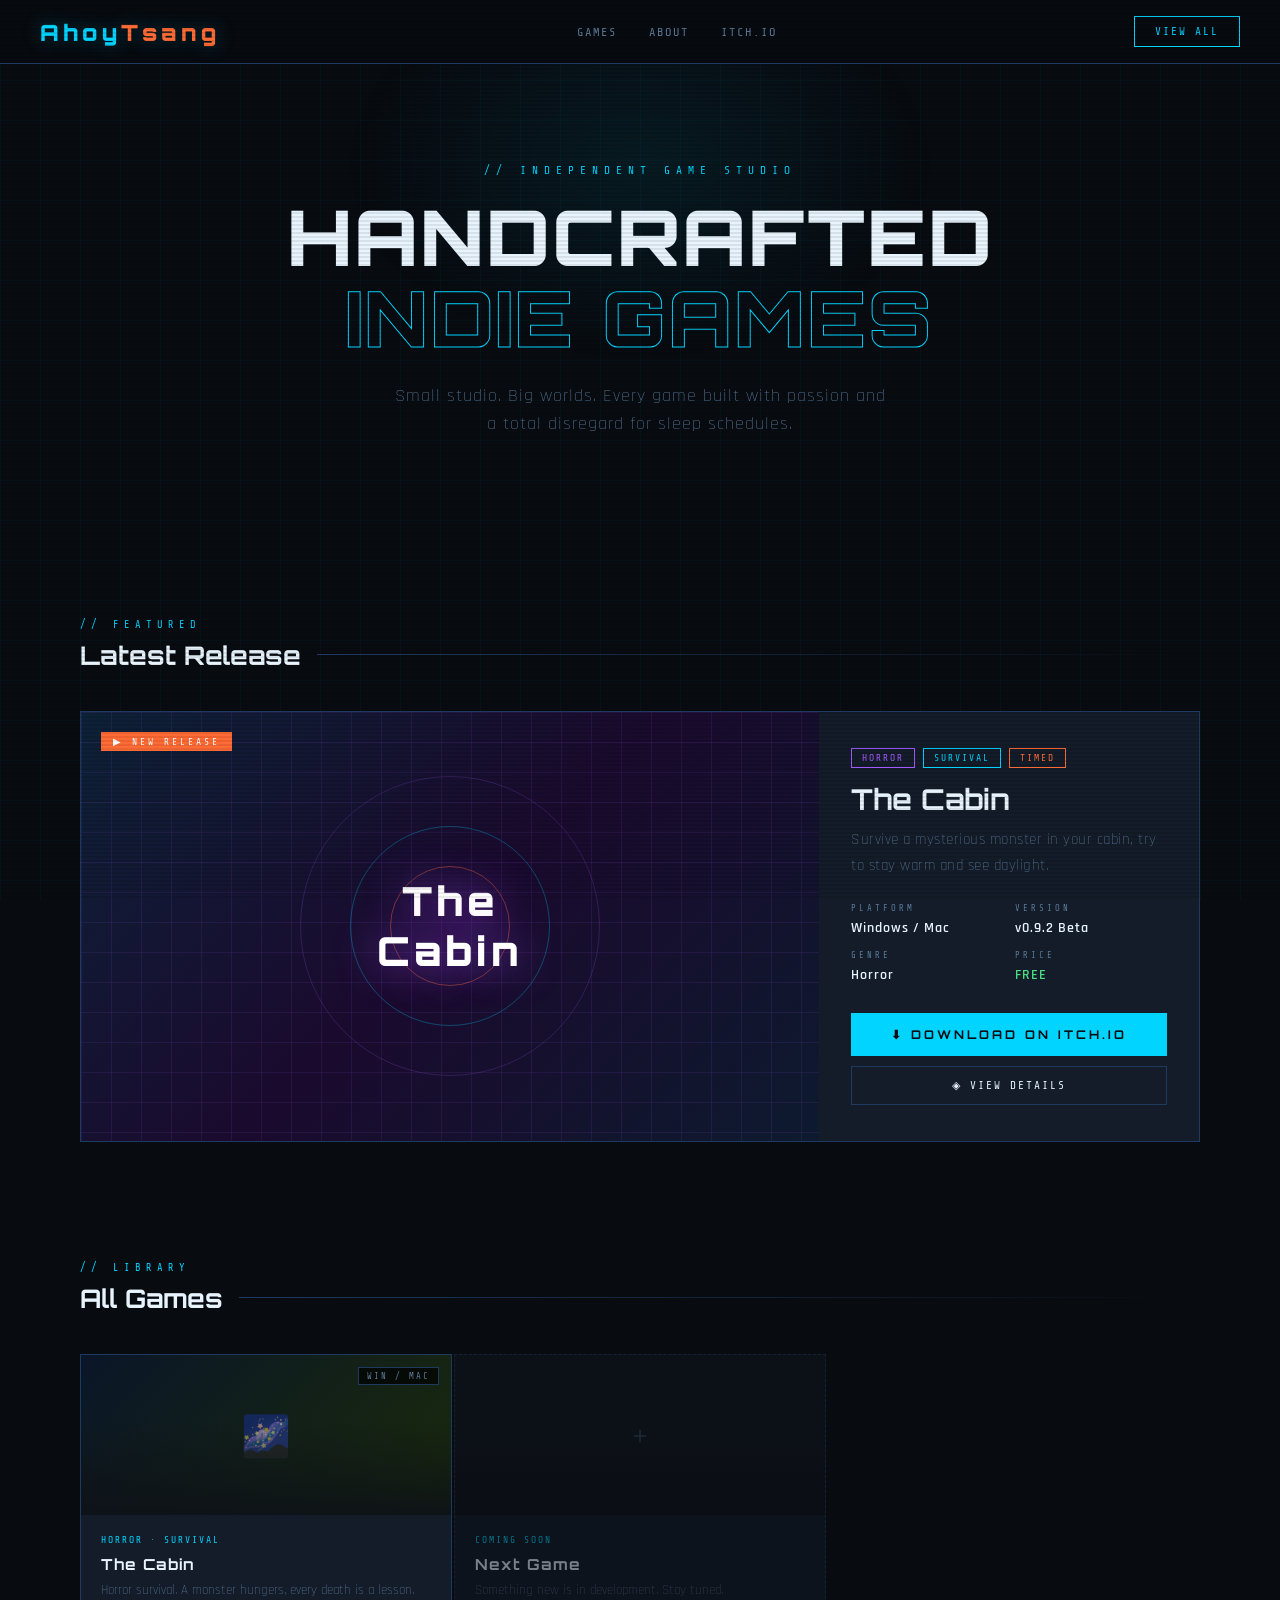
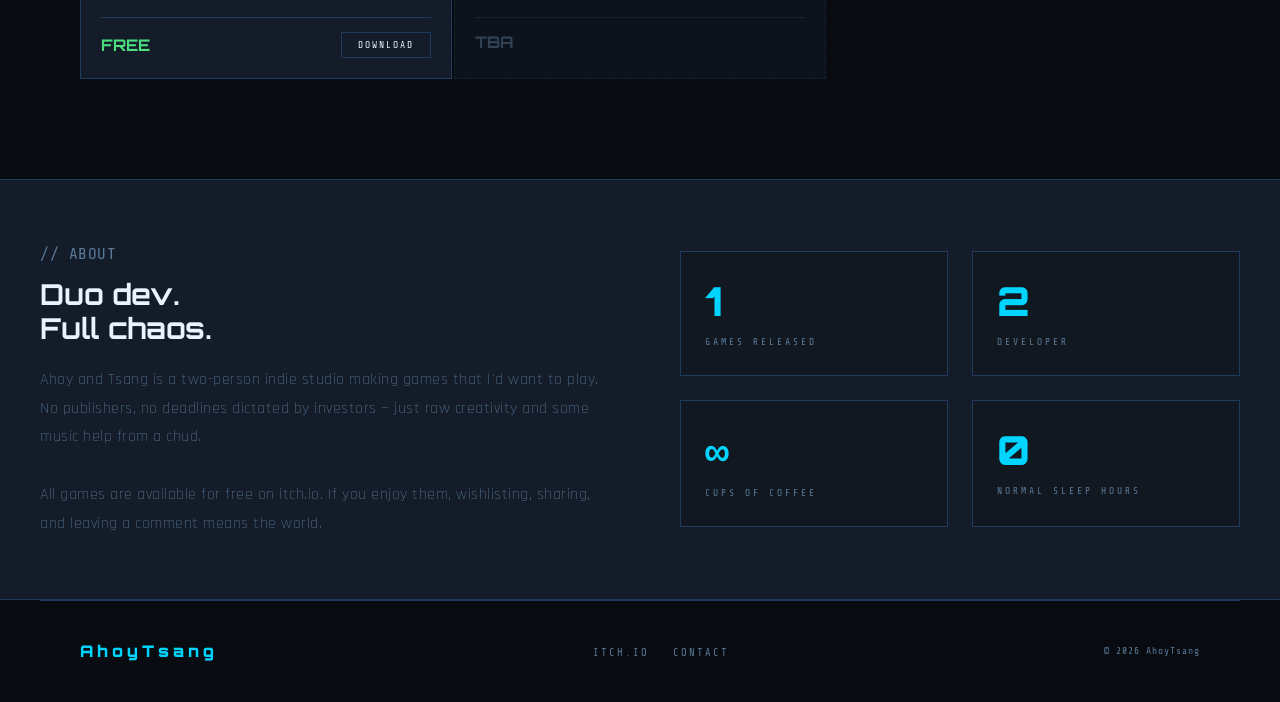
==== index.html @ 632813e9 "Added Index Page Added base index page" ====
<!DOCTYPE html>
<html lang="en">
<head>
<meta charset="UTF-8">
<meta name="viewport" content="width=device-width, initial-scale=1.0">
<title>Ahoy and Tsang</title>
<link href="https://fonts.googleapis.com/css2?family=Orbitron:wght@400;700;900&family=Rajdhani:wght@300;400;600&family=Share+Tech+Mono&display=swap" rel="stylesheet">
<style>
  :root {
    --bg: #080b10;
    --bg2: #0d1117;
    --bg3: #111820;
    --panel: #131c28;
    --border: #1e3a5f;
    --accent: #00d4ff;
    --accent2: #ff6b35;
    --accent3: #a259ff;
    --text: #e8f4fd;
    --muted: #5a7a9a;
    --glow: 0 0 20px rgba(0,212,255,0.3);
    --glow2: 0 0 20px rgba(255,107,53,0.3);
  }

  * { margin: 0; padding: 0; box-sizing: border-box; }

  body {
    background: var(--bg);
    color: var(--text);
    font-family: 'Rajdhani', sans-serif;
    min-height: 100vh;
    overflow-x: hidden;
  }

  /* Scanline overlay */
  body::before {
    content: '';
    position: fixed;
    inset: 0;
    background: repeating-linear-gradient(0deg, transparent, transparent 2px, rgba(0,0,0,0.08) 2px, rgba(0,0,0,0.08) 4px);
    pointer-events: none;
    z-index: 9999;
  }

  /* Grid background */
  .grid-bg {
    position: fixed;
    inset: 0;
    background-image:
      linear-gradient(rgba(0,212,255,0.04) 1px, transparent 1px),
      linear-gradient(90deg, rgba(0,212,255,0.04) 1px, transparent 1px);
    background-size: 40px 40px;
    pointer-events: none;
    z-index: 0;
  }

  /* NAV */
  nav {
    position: sticky;
    top: 0;
    z-index: 100;
    background: rgba(8,11,16,0.92);
    backdrop-filter: blur(12px);
    border-bottom: 1px solid var(--border);
    padding: 0 40px;
    display: flex;
    align-items: center;
    justify-content: space-between;
    height: 64px;
  }

  .logo {
    font-family: 'Orbitron', monospace;
    font-weight: 900;
    font-size: 1.4rem;
    letter-spacing: 4px;
    color: var(--accent);
    text-shadow: var(--glow);
    position: relative;
  }

  .logo span { color: var(--accent2); }

  .nav-links {
    display: flex;
    gap: 32px;
    list-style: none;
  }

  .nav-links a {
    font-family: 'Share Tech Mono', monospace;
    font-size: 0.75rem;
    letter-spacing: 2px;
    color: var(--muted);
    text-decoration: none;
    text-transform: uppercase;
    transition: color 0.2s;
  }

  .nav-links a:hover { color: var(--accent); }

  .nav-cta {
    font-family: 'Share Tech Mono', monospace;
    font-size: 0.7rem;
    letter-spacing: 2px;
    padding: 8px 20px;
    border: 1px solid var(--accent);
    color: var(--accent);
    background: transparent;
    cursor: pointer;
    text-transform: uppercase;
    transition: all 0.2s;
  }

  .nav-cta:hover {
    background: var(--accent);
    color: var(--bg);
  }

  /* HERO */
  .hero {
    position: relative;
    z-index: 1;
    padding: 100px 40px 80px;
    text-align: center;
    overflow: hidden;
  }

  .hero-eyebrow {
    font-family: 'Share Tech Mono', monospace;
    font-size: 0.7rem;
    letter-spacing: 6px;
    color: var(--accent);
    text-transform: uppercase;
    margin-bottom: 20px;
    opacity: 0;
    animation: fadeUp 0.8s 0.2s forwards;
  }

  .hero h1 {
    font-family: 'Orbitron', monospace;
    font-weight: 900;
    font-size: clamp(2.5rem, 6vw, 5rem);
    line-height: 1.05;
    letter-spacing: 2px;
    margin-bottom: 24px;
    opacity: 0;
    animation: fadeUp 0.8s 0.4s forwards;
  }

  .hero h1 .line2 {
    color: transparent;
    -webkit-text-stroke: 1px var(--accent);
    display: block;
  }

  .hero-sub {
    font-size: 1.1rem;
    color: var(--muted);
    max-width: 500px;
    margin: 0 auto 40px;
    line-height: 1.6;
    font-weight: 300;
    letter-spacing: 1px;
    opacity: 0;
    animation: fadeUp 0.8s 0.6s forwards;
  }

  .hero-glow {
    position: absolute;
    top: -100px;
    left: 50%;
    transform: translateX(-50%);
    width: 600px;
    height: 400px;
    background: radial-gradient(ellipse, rgba(0,212,255,0.08) 0%, transparent 70%);
    pointer-events: none;
  }

  /* FEATURED GAME */
  .section {
    position: relative;
    z-index: 1;
    padding: 60px 40px;
    max-width: 1200px;
    margin: 0 auto;
  }

  .section-label {
    font-family: 'Share Tech Mono', monospace;
    font-size: 0.65rem;
    letter-spacing: 5px;
    color: var(--accent);
    text-transform: uppercase;
    margin-bottom: 8px;
  }

  .section-title {
    font-family: 'Orbitron', monospace;
    font-size: 1.6rem;
    font-weight: 700;
    margin-bottom: 40px;
    display: flex;
    align-items: center;
    gap: 16px;
  }

  .section-title::after {
    content: '';
    flex: 1;
    height: 1px;
    background: linear-gradient(90deg, var(--border), transparent);
  }

  /* FEATURED CARD */
  .featured-card {
    display: grid;
    grid-template-columns: 1fr 380px;
    gap: 0;
    background: var(--panel);
    border: 1px solid var(--border);
    overflow: hidden;
    position: relative;
    transition: border-color 0.3s;
  }

  .featured-card:hover { border-color: var(--accent); }

  .featured-banner {
    background: linear-gradient(135deg, #0d2137 0%, #1a0a2e 50%, #0d1a2e 100%);
    min-height: 380px;
    position: relative;
    overflow: hidden;
    display: flex;
    align-items: center;
    justify-content: center;
  }

  .game-art-placeholder {
    width: 100%;
    height: 100%;
    position: absolute;
    inset: 0;
  }

  .art-grid {
    position: absolute;
    inset: 0;
    background-image:
      linear-gradient(rgba(162,89,255,0.1) 1px, transparent 1px),
      linear-gradient(90deg, rgba(162,89,255,0.1) 1px, transparent 1px);
    background-size: 30px 30px;
  }

  .art-circle {
    position: absolute;
    border-radius: 50%;
    border: 1px solid;
  }

  .art-c1 { width: 200px; height: 200px; top: 50%; left: 50%; transform: translate(-50%, -50%); border-color: rgba(0,212,255,0.3); animation: spin 20s linear infinite; }
  .art-c2 { width: 300px; height: 300px; top: 50%; left: 50%; transform: translate(-50%, -50%); border-color: rgba(162,89,255,0.2); animation: spin 30s linear infinite reverse; }
  .art-c3 { width: 120px; height: 120px; top: 50%; left: 50%; transform: translate(-50%, -50%); border-color: rgba(255,107,53,0.4); animation: spin 10s linear infinite; }

  .art-title-text {
    position: relative;
    z-index: 2;
    font-family: 'Orbitron', monospace;
    font-size: 2.5rem;
    font-weight: 900;
    color: white;
    text-shadow: 0 0 40px rgba(162,89,255,0.8);
    text-align: center;
    letter-spacing: 4px;
  }

  .featured-badge {
    position: absolute;
    top: 20px;
    left: 20px;
    background: var(--accent2);
    color: white;
    font-family: 'Share Tech Mono', monospace;
    font-size: 0.6rem;
    letter-spacing: 3px;
    padding: 4px 12px;
    text-transform: uppercase;
    z-index: 3;
  }

  .featured-info {
    padding: 36px 32px;
    display: flex;
    flex-direction: column;
    justify-content: space-between;
    background: var(--panel);
  }

  .game-tags {
    display: flex;
    gap: 8px;
    flex-wrap: wrap;
    margin-bottom: 16px;
  }

  .tag {
    font-family: 'Share Tech Mono', monospace;
    font-size: 0.6rem;
    letter-spacing: 2px;
    padding: 4px 10px;
    border: 1px solid;
    text-transform: uppercase;
  }

  .tag-cyan { border-color: var(--accent); color: var(--accent); }
  .tag-purple { border-color: var(--accent3); color: var(--accent3); }
  .tag-orange { border-color: var(--accent2); color: var(--accent2); }

  .game-title {
    font-family: 'Orbitron', monospace;
    font-size: 1.8rem;
    font-weight: 700;
    line-height: 1.1;
    margin-bottom: 12px;
  }

  .game-description {
    font-size: 0.95rem;
    color: var(--muted);
    line-height: 1.7;
    font-weight: 300;
    margin-bottom: 24px;
    letter-spacing: 0.5px;
  }

  .game-meta {
    display: grid;
    grid-template-columns: 1fr 1fr;
    gap: 12px;
    margin-bottom: 28px;
  }

  .meta-item label {
    display: block;
    font-family: 'Share Tech Mono', monospace;
    font-size: 0.55rem;
    letter-spacing: 3px;
    color: var(--muted);
    text-transform: uppercase;
    margin-bottom: 4px;
  }

  .meta-item span {
    font-size: 0.9rem;
    color: var(--text);
    font-weight: 600;
    letter-spacing: 1px;
  }

  .btn-primary {
    display: flex;
    align-items: center;
    justify-content: center;
    gap: 10px;
    padding: 14px 28px;
    background: var(--accent);
    color: var(--bg);
    font-family: 'Orbitron', monospace;
    font-size: 0.75rem;
    font-weight: 700;
    letter-spacing: 3px;
    text-transform: uppercase;
    text-decoration: none;
    border: none;
    cursor: pointer;
    transition: all 0.2s;
    position: relative;
    overflow: hidden;
    margin-bottom: 10px;
  }

  .btn-primary::before {
    content: '';
    position: absolute;
    inset: 0;
    background: white;
    opacity: 0;
    transition: opacity 0.2s;
  }

  .btn-primary:hover::before { opacity: 0.1; }
  .btn-primary:hover { box-shadow: 0 0 30px rgba(0,212,255,0.5); }

  .btn-secondary {
    display: flex;
    align-items: center;
    justify-content: center;
    gap: 10px;
    padding: 12px 28px;
    background: transparent;
    color: var(--text);
    font-family: 'Share Tech Mono', monospace;
    font-size: 0.7rem;
    letter-spacing: 2px;
    text-transform: uppercase;
    text-decoration: none;
    border: 1px solid var(--border);
    cursor: pointer;
    transition: all 0.2s;
  }

  .btn-secondary:hover { border-color: var(--muted); }

  /* GAME GRID */
  .game-grid {
    display: grid;
    grid-template-columns: repeat(auto-fill, minmax(280px, 1fr));
    gap: 2px;
  }

  .game-card {
    background: var(--panel);
    border: 1px solid var(--border);
    overflow: hidden;
    cursor: pointer;
    transition: all 0.25s;
    position: relative;
  }

  .game-card:hover {
    border-color: var(--accent);
    transform: translateY(-2px);
    box-shadow: 0 8px 32px rgba(0,0,0,0.5);
    z-index: 2;
  }

  .card-banner {
    height: 160px;
    position: relative;
    overflow: hidden;
  }

  .banner-1 { background: linear-gradient(135deg, #0a1628 0%, #1a2a0a 100%); }
  .banner-2 { background: linear-gradient(135deg, #1a0a28 0%, #2a0a1a 100%); }
  .banner-3 { background: linear-gradient(135deg, #0a1a1a 0%, #001a28 100%); }
  .banner-4 { background: linear-gradient(135deg, #1a1a0a 0%, #280a1a 100%); }

  .card-art {
    position: absolute;
    inset: 0;
    display: flex;
    align-items: center;
    justify-content: center;
    font-family: 'Orbitron', monospace;
    font-size: 2.5rem;
    opacity: 0.6;
  }

  .card-overlay {
    position: absolute;
    inset: 0;
    background: linear-gradient(to top, rgba(13,17,23,0.9) 0%, transparent 60%);
  }

  .card-platform {
    position: absolute;
    top: 12px;
    right: 12px;
    font-family: 'Share Tech Mono', monospace;
    font-size: 0.55rem;
    letter-spacing: 2px;
    background: rgba(0,0,0,0.7);
    color: var(--muted);
    padding: 3px 8px;
    text-transform: uppercase;
    border: 1px solid var(--border);
  }

  .card-body {
    padding: 20px;
  }

  .card-title {
    font-family: 'Orbitron', monospace;
    font-size: 0.95rem;
    font-weight: 700;
    margin-bottom: 6px;
    letter-spacing: 1px;
  }

  .card-genre {
    font-family: 'Share Tech Mono', monospace;
    font-size: 0.6rem;
    letter-spacing: 2px;
    color: var(--accent);
    text-transform: uppercase;
    margin-bottom: 10px;
  }

  .card-desc {
    font-size: 0.82rem;
    color: var(--muted);
    line-height: 1.6;
    margin-bottom: 16px;
    font-weight: 300;
  }

  .card-footer {
    display: flex;
    justify-content: space-between;
    align-items: center;
    border-top: 1px solid var(--border);
    padding-top: 14px;
  }

  .card-price {
    font-family: 'Orbitron', monospace;
    font-size: 1rem;
    font-weight: 700;
    color: var(--accent);
  }

  .card-price.free { color: #4ade80; }

  .card-btn {
    font-family: 'Share Tech Mono', monospace;
    font-size: 0.6rem;
    letter-spacing: 2px;
    padding: 7px 16px;
    background: transparent;
    border: 1px solid var(--border);
    color: var(--text);
    cursor: pointer;
    text-decoration: none;
    text-transform: uppercase;
    transition: all 0.2s;
    display: inline-block;
  }

  .card-btn:hover {
    border-color: var(--accent);
    color: var(--accent);
  }

  /* ABOUT STRIP */
  .about-strip {
    position: relative;
    z-index: 1;
    background: var(--panel);
    border-top: 1px solid var(--border);
    border-bottom: 1px solid var(--border);
    padding: 60px 40px;
    margin-top: 40px;
  }

  .about-inner {
    max-width: 1200px;
    margin: 0 auto;
    display: grid;
    grid-template-columns: 1fr 1fr;
    gap: 80px;
    align-items: center;
  }

  .about-text h2 {
    font-family: 'Orbitron', monospace;
    font-size: 1.8rem;
    font-weight: 700;
    margin-bottom: 20px;
    line-height: 1.2;
  }

  .about-text p {
    font-size: 1rem;
    color: var(--muted);
    line-height: 1.8;
    font-weight: 300;
    letter-spacing: 0.5px;
  }

  .stats-grid {
    display: grid;
    grid-template-columns: 1fr 1fr;
    gap: 24px;
  }

  .stat-box {
    padding: 24px;
    border: 1px solid var(--border);
    background: var(--bg3);
  }

  .stat-num {
    font-family: 'Orbitron', monospace;
    font-size: 2.5rem;
    font-weight: 900;
    color: var(--accent);
    display: block;
    margin-bottom: 4px;
  }

  .stat-label {
    font-family: 'Share Tech Mono', monospace;
    font-size: 0.6rem;
    letter-spacing: 3px;
    color: var(--muted);
    text-transform: uppercase;
  }

  /* FOOTER */
  footer {
    position: relative;
    z-index: 1;
    padding: 40px;
    border-top: 1px solid var(--border);
    max-width: 1200px;
    margin: 0 auto;
    display: flex;
    justify-content: space-between;
    align-items: center;
  }

  .footer-logo {
    font-family: 'Orbitron', monospace;
    font-weight: 900;
    font-size: 1rem;
    letter-spacing: 4px;
    color: var(--accent);
  }

  .footer-links {
    display: flex;
    gap: 24px;
    list-style: none;
  }

  .footer-links a {
    font-family: 'Share Tech Mono', monospace;
    font-size: 0.65rem;
    letter-spacing: 2px;
    color: var(--muted);
    text-decoration: none;
    text-transform: uppercase;
    transition: color 0.2s;
  }

  .footer-links a:hover { color: var(--accent); }

  .footer-copy {
    font-family: 'Share Tech Mono', monospace;
    font-size: 0.6rem;
    letter-spacing: 1px;
    color: var(--muted);
  }

  @keyframes fadeUp {
    from { opacity: 0; transform: translateY(20px); }
    to { opacity: 1; transform: translateY(0); }
  }

  @keyframes spin {
    from { transform: translate(-50%, -50%) rotate(0deg); }
    to { transform: translate(-50%, -50%) rotate(360deg); }
  }

  /* MODAL */
  .modal-overlay {
    position: fixed;
    inset: 0;
    background: rgba(0,0,0,0.85);
    z-index: 1000;
    display: none;
    align-items: center;
    justify-content: center;
    backdrop-filter: blur(4px);
  }

  .modal-overlay.open { display: flex; }

  .modal {
    background: var(--bg2);
    border: 1px solid var(--border);
    max-width: 800px;
    width: 90%;
    max-height: 90vh;
    overflow-y: auto;
    position: relative;
    animation: fadeUp 0.3s forwards;
  }

  .modal-banner {
    height: 240px;
    position: relative;
    overflow: hidden;
  }

  .modal-close {
    position: absolute;
    top: 16px;
    right: 16px;
    z-index: 10;
    background: rgba(0,0,0,0.7);
    border: 1px solid var(--border);
    color: var(--text);
    font-size: 1rem;
    width: 36px;
    height: 36px;
    cursor: pointer;
    display: flex;
    align-items: center;
    justify-content: center;
    transition: border-color 0.2s;
  }

  .modal-close:hover { border-color: var(--accent2); color: var(--accent2); }

  .modal-body {
    padding: 32px;
  }

  .modal-title {
    font-family: 'Orbitron', monospace;
    font-size: 1.6rem;
    font-weight: 700;
    margin-bottom: 8px;
  }

  .modal-genre {
    font-family: 'Share Tech Mono', monospace;
    font-size: 0.65rem;
    letter-spacing: 3px;
    color: var(--accent);
    text-transform: uppercase;
    margin-bottom: 20px;
  }

  .modal-description {
    font-size: 0.95rem;
    color: var(--muted);
    line-height: 1.8;
    margin-bottom: 28px;
    font-weight: 300;
  }

  .modal-actions {
    display: flex;
    gap: 12px;
  }
</style>
</head>
<body>

<div class="grid-bg"></div>

<!-- NAV -->
<nav>
  <div class="logo">Ahoy<span>Tsang</span></div>
  <ul class="nav-links">
    <li><a href="#games">Games</a></li>
    <li><a href="#about">About</a></li>
    <li><a href="https://ahoygames.itch.io" target="_blank">itch.io</a></li>
  </ul>
  <button class="nav-cta" onclick="window.open('https://ahoygames.itch.io','_blank')">View All</button>
</nav>

<!-- HERO -->
<section class="hero">
  <div class="hero-glow"></div>
  <p class="hero-eyebrow">// Independent Game Studio</p>
  <h1>
    HANDCRAFTED
    <span class="line2">INDIE GAMES</span>
  </h1>
  <p class="hero-sub">Small studio. Big worlds. Every game built with passion and a total disregard for sleep schedules.</p>
</section>

<!-- FEATURED GAME -->
<div class="section" id="games">
  <p class="section-label">// Featured</p>
  <h2 class="section-title">Latest Release</h2>

  <div class="featured-card">
    <div class="featured-banner">
      <div class="game-art-placeholder">
        <div class="art-grid"></div>
        <div class="art-c1 art-circle"></div>
        <div class="art-c2 art-circle"></div>
        <div class="art-c3 art-circle"></div>
      </div>
      <div class="art-title-text">The<br>Cabin</div>
      <div class="featured-badge">▶ New Release</div>
    </div>
    <div class="featured-info">
      <div>
        <div class="game-tags">
          <span class="tag tag-purple">Horror</span>
          <span class="tag tag-cyan">Survival</span>
          <span class="tag tag-orange">Timed</span>
        </div>
        <h3 class="game-title">The Cabin</h3>
        <p class="game-description">
          Survive a mysterious monster in your cabin, try to stay warm and see daylight.
        </p>
        <div class="game-meta">
          <div class="meta-item">
            <label>Platform</label>
            <span>Windows / Mac</span>
          </div>
          <div class="meta-item">
            <label>Version</label>
            <span>v0.9.2 Beta</span>
          </div>
          <div class="meta-item">
            <label>Genre</label>
            <span>Horror</span>
          </div>
          <div class="meta-item">
            <label>Price</label>
            <span style="color: #4ade80;">FREE</span>
          </div>
        </div>
      </div>
      <div>
        <a href="https://drive.google.com/file/d/1f7B0Jsfx-ptIldr6J-xstcRSRqf7E3GB/view" target="_blank" class="btn-primary">
          ⬇ Download on itch.io
        </a>
        <a href="#" onclick="openModal('TheCabin'); return false;" class="btn-secondary">
          ◈ View Details
        </a>
      </div>
    </div>
  </div>
</div>

<!-- GAME GRID -->
<div class="section">
  <p class="section-label">// Library</p>
  <h2 class="section-title">All Games</h2>

  <div class="game-grid">

    <!-- Card 1 -->
    <div class="game-card" onclick="openModal('The Cabin')">
      <div class="card-banner banner-1">
        <div class="card-art">🌌</div>
        <div class="card-overlay"></div>
        <span class="card-platform">Win / Mac</span>
      </div>
      <div class="card-body">
        <div class="card-genre">Horror · Survival</div>
        <div class="card-title">The Cabin</div>
        <p class="card-desc">Horror survival. A monster hungers, every death is a lesson.</p>
        <div class="card-footer">
          <span class="card-price free">FREE</span>
          <a href="https://drive.google.com/file/d/1f7B0Jsfx-ptIldr6J-xstcRSRqf7E3GB/view" target="_blank" class="card-btn" onclick="event.stopPropagation()">Download</a>
        </div>
      </div>
    </div>

    <!-- Card 4 — Add Your Own Slot -->
    <div class="game-card" style="border-style: dashed; opacity: 0.5; cursor: default;">
      <div class="card-banner" style="background: var(--bg3);">
        <div class="card-art" style="font-size: 1.5rem; color: var(--muted);">＋</div>
        <div class="card-overlay"></div>
      </div>
      <div class="card-body">
        <div class="card-genre">Coming Soon</div>
        <div class="card-title">Next Game</div>
        <p class="card-desc">Something new is in development. Stay tuned.</p>
        <div class="card-footer">
          <span class="card-price" style="color: var(--muted);">TBA</span>
        </div>
      </div>
    </div>

  </div>
</div>

<!-- ABOUT -->
<div class="about-strip" id="about">
  <div class="about-inner">
    <div class="about-text">
      <p class="section-label">// About</p>
      <h2>Duo dev.<br>Full chaos.</h2>
      <p>
        Ahoy and Tsang is a two-person indie studio making games that I'd want to play. No publishers, no deadlines dictated by investors — just raw creativity and some music help from a chud.<br><br>
        All games are available for free on itch.io. If you enjoy them, wishlisting, sharing, and leaving a comment means the world.
      </p>
    </div>
    <div class="stats-grid">
      <div class="stat-box">
        <span class="stat-num">1</span>
        <span class="stat-label">Games Released</span>
      </div>
      <div class="stat-box">
        <span class="stat-num">2</span>
        <span class="stat-label">Developer</span>
      </div>
      <div class="stat-box">
        <span class="stat-num">∞</span>
        <span class="stat-label">Cups of Coffee</span>
      </div>
      <div class="stat-box">
        <span class="stat-num">0</span>
        <span class="stat-label">Normal Sleep Hours</span>
      </div>
    </div>
  </div>
</div>

<!-- FOOTER -->
<footer>
  <div class="footer-logo">AhoyTsang</div>
  <ul class="footer-links">
    <li><a href="https://ahoygames.itch.io" target="_blank">itch.io</a></li>
    <li><a href="#">Contact</a></li>
  </ul>
  <span class="footer-copy">© 2026 AhoyTsang</span>
</footer>

<!-- MODAL -->
<div class="modal-overlay" id="modal" onclick="closeModal(event)">
  <div class="modal" id="modal-content">
    <button class="modal-close" onclick="closeModal()">✕</button>
    <div class="modal-banner" id="modal-banner"></div>
    <div class="modal-body">
      <div id="modal-tags" class="game-tags" style="margin-bottom:12px;"></div>
      <div class="modal-title" id="modal-title"></div>
      <div class="modal-genre" id="modal-genre"></div>
      <p class="modal-description" id="modal-desc"></p>
      <div id="modal-meta" class="game-meta" style="margin-bottom:28px;"></div>
      <div class="modal-actions">
        <a id="modal-dl-btn" href="https://ahoygames.itch.io" target="_blank" class="btn-primary">⬇ Download on itch.io</a>
        <button class="btn-secondary" onclick="closeModal()">← Back</button>
      </div>
    </div>
  </div>
</div>

<script>
const games = {
  TheCabin: {
    title: "The Cabin",
    genre: "Horror · Survival · Timed",
    tags: [["Horror","purple"],["Survival","cyan"],["Timed","orange"]],
    desc: "Survive a mysterious monster in your cabin, try to stay warm and see daylight.",
    meta: [
      ["Platform","Windows / Mac"],
      ["Version","v0.9.2 Beta"],
      ["Genre","Horror"],
      ["Price","FREE"],
    ],
    bannerBg: "linear-gradient(135deg, #0a1628 0%, #1a0a2e 50%, #0d1a2e 100%)",
    emoji: "🌌",
    itchio: "https://ahoygames.itch.io"
  },
};

function openModal(id) {
  const g = games[id];
  if (!g) return;
  const overlay = document.getElementById('modal');
  const banner = document.getElementById('modal-banner');
  banner.style.background = g.bannerBg;
  banner.innerHTML = `<div style="width:100%;height:100%;display:flex;align-items:center;justify-content:center;font-size:4rem;">${g.emoji}</div>`;
  document.getElementById('modal-title').textContent = g.title;
  document.getElementById('modal-genre').textContent = '// ' + g.genre;
  document.getElementById('modal-desc').textContent = g.desc;
  document.getElementById('modal-tags').innerHTML = g.tags.map(([t,c]) => `<span class="tag tag-${c}">${t}</span>`).join('');
  document.getElementById('modal-meta').innerHTML = g.meta.map(([l,v]) => `<div class="meta-item"><label>${l}</label><span>${v}</span></div>`).join('');
  document.getElementById('modal-dl-btn').href = g.itchio;
  overlay.classList.add('open');
  document.body.style.overflow = 'hidden';
}

function closeModal(e) {
  if (e && e.target !== document.getElementById('modal')) return;
  document.getElementById('modal').classList.remove('open');
  document.body.style.overflow = '';
}
</script>
</body>
</html>
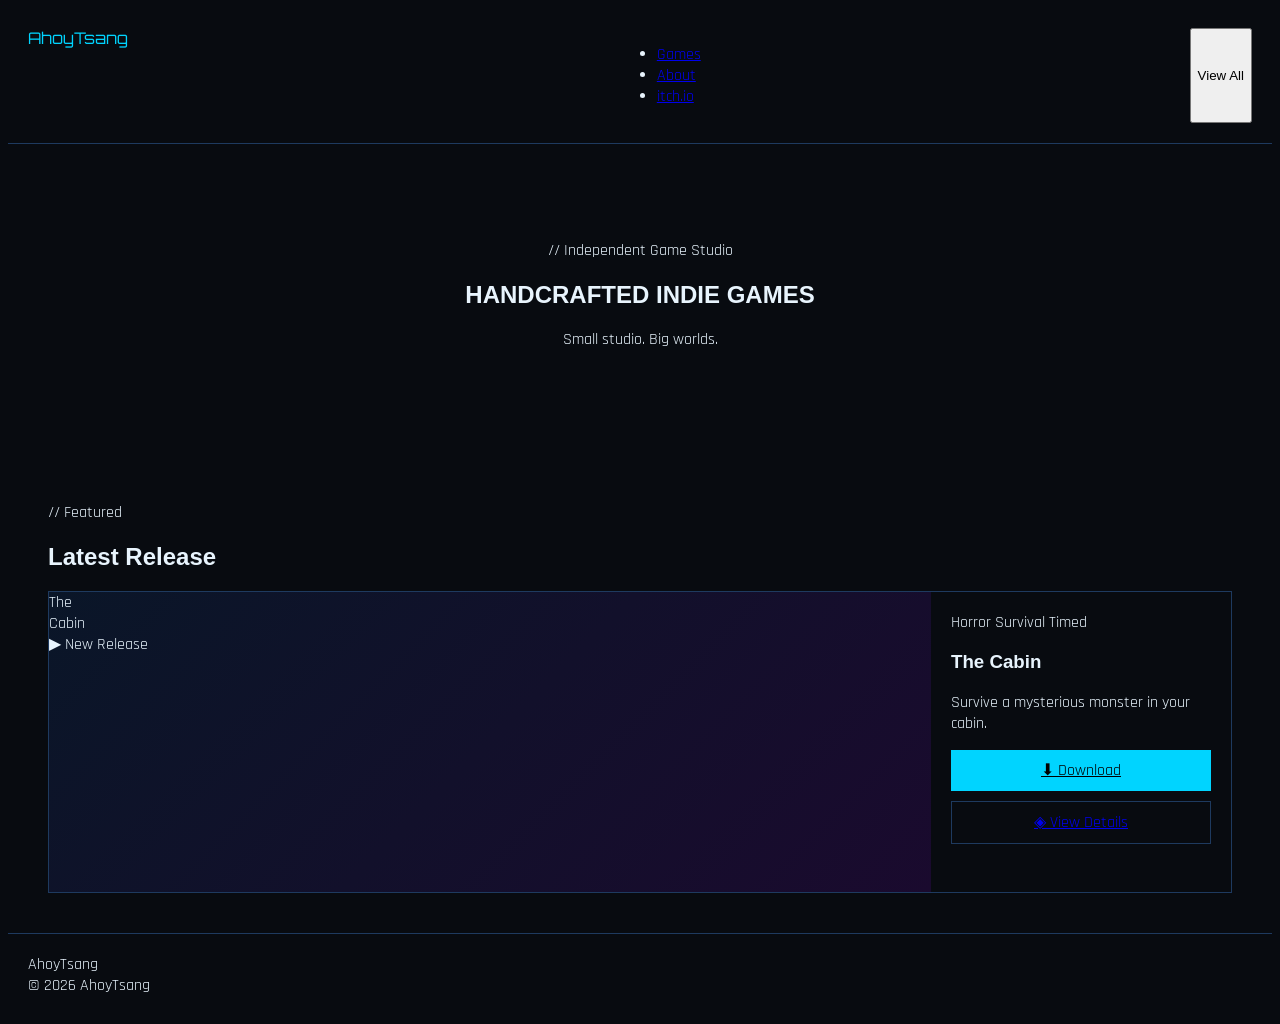
==== commit 5b447205: "Adjusted to a css, html, and a js file Separated index into css, html and js." ====
--- a/index.html
+++ b/index.html
@@ -4,754 +4,15 @@
 <meta charset="UTF-8">
 <meta name="viewport" content="width=device-width, initial-scale=1.0">
 <title>Ahoy and Tsang</title>
+
 <link href="https://fonts.googleapis.com/css2?family=Orbitron:wght@400;700;900&family=Rajdhani:wght@300;400;600&family=Share+Tech+Mono&display=swap" rel="stylesheet">
-<style>
-  :root {
-    --bg: #080b10;
-    --bg2: #0d1117;
-    --bg3: #111820;
-    --panel: #131c28;
-    --border: #1e3a5f;
-    --accent: #00d4ff;
-    --accent2: #ff6b35;
-    --accent3: #a259ff;
-    --text: #e8f4fd;
-    --muted: #5a7a9a;
-    --glow: 0 0 20px rgba(0,212,255,0.3);
-    --glow2: 0 0 20px rgba(255,107,53,0.3);
-  }
+<link rel="stylesheet" href="style.css">
+</head>
 
-  * { margin: 0; padding: 0; box-sizing: border-box; }
-
-  body {
-    background: var(--bg);
-    color: var(--text);
-    font-family: 'Rajdhani', sans-serif;
-    min-height: 100vh;
-    overflow-x: hidden;
-  }
-
-  /* Scanline overlay */
-  body::before {
-    content: '';
-    position: fixed;
-    inset: 0;
-    background: repeating-linear-gradient(0deg, transparent, transparent 2px, rgba(0,0,0,0.08) 2px, rgba(0,0,0,0.08) 4px);
-    pointer-events: none;
-    z-index: 9999;
-  }
-
-  /* Grid background */
-  .grid-bg {
-    position: fixed;
-    inset: 0;
-    background-image:
-      linear-gradient(rgba(0,212,255,0.04) 1px, transparent 1px),
-      linear-gradient(90deg, rgba(0,212,255,0.04) 1px, transparent 1px);
-    background-size: 40px 40px;
-    pointer-events: none;
-    z-index: 0;
-  }
-
-  /* NAV */
-  nav {
-    position: sticky;
-    top: 0;
-    z-index: 100;
-    background: rgba(8,11,16,0.92);
-    backdrop-filter: blur(12px);
-    border-bottom: 1px solid var(--border);
-    padding: 0 40px;
-    display: flex;
-    align-items: center;
-    justify-content: space-between;
-    height: 64px;
-  }
-
-  .logo {
-    font-family: 'Orbitron', monospace;
-    font-weight: 900;
-    font-size: 1.4rem;
-    letter-spacing: 4px;
-    color: var(--accent);
-    text-shadow: var(--glow);
-    position: relative;
-  }
-
-  .logo span { color: var(--accent2); }
-
-  .nav-links {
-    display: flex;
-    gap: 32px;
-    list-style: none;
-  }
-
-  .nav-links a {
-    font-family: 'Share Tech Mono', monospace;
-    font-size: 0.75rem;
-    letter-spacing: 2px;
-    color: var(--muted);
-    text-decoration: none;
-    text-transform: uppercase;
-    transition: color 0.2s;
-  }
-
-  .nav-links a:hover { color: var(--accent); }
-
-  .nav-cta {
-    font-family: 'Share Tech Mono', monospace;
-    font-size: 0.7rem;
-    letter-spacing: 2px;
-    padding: 8px 20px;
-    border: 1px solid var(--accent);
-    color: var(--accent);
-    background: transparent;
-    cursor: pointer;
-    text-transform: uppercase;
-    transition: all 0.2s;
-  }
-
-  .nav-cta:hover {
-    background: var(--accent);
-    color: var(--bg);
-  }
-
-  /* HERO */
-  .hero {
-    position: relative;
-    z-index: 1;
-    padding: 100px 40px 80px;
-    text-align: center;
-    overflow: hidden;
-  }
-
-  .hero-eyebrow {
-    font-family: 'Share Tech Mono', monospace;
-    font-size: 0.7rem;
-    letter-spacing: 6px;
-    color: var(--accent);
-    text-transform: uppercase;
-    margin-bottom: 20px;
-    opacity: 0;
-    animation: fadeUp 0.8s 0.2s forwards;
-  }
-
-  .hero h1 {
-    font-family: 'Orbitron', monospace;
-    font-weight: 900;
-    font-size: clamp(2.5rem, 6vw, 5rem);
-    line-height: 1.05;
-    letter-spacing: 2px;
-    margin-bottom: 24px;
-    opacity: 0;
-    animation: fadeUp 0.8s 0.4s forwards;
-  }
-
-  .hero h1 .line2 {
-    color: transparent;
-    -webkit-text-stroke: 1px var(--accent);
-    display: block;
-  }
-
-  .hero-sub {
-    font-size: 1.1rem;
-    color: var(--muted);
-    max-width: 500px;
-    margin: 0 auto 40px;
-    line-height: 1.6;
-    font-weight: 300;
-    letter-spacing: 1px;
-    opacity: 0;
-    animation: fadeUp 0.8s 0.6s forwards;
-  }
-
-  .hero-glow {
-    position: absolute;
-    top: -100px;
-    left: 50%;
-    transform: translateX(-50%);
-    width: 600px;
-    height: 400px;
-    background: radial-gradient(ellipse, rgba(0,212,255,0.08) 0%, transparent 70%);
-    pointer-events: none;
-  }
-
-  /* FEATURED GAME */
-  .section {
-    position: relative;
-    z-index: 1;
-    padding: 60px 40px;
-    max-width: 1200px;
-    margin: 0 auto;
-  }
-
-  .section-label {
-    font-family: 'Share Tech Mono', monospace;
-    font-size: 0.65rem;
-    letter-spacing: 5px;
-    color: var(--accent);
-    text-transform: uppercase;
-    margin-bottom: 8px;
-  }
-
-  .section-title {
-    font-family: 'Orbitron', monospace;
-    font-size: 1.6rem;
-    font-weight: 700;
-    margin-bottom: 40px;
-    display: flex;
-    align-items: center;
-    gap: 16px;
-  }
-
-  .section-title::after {
-    content: '';
-    flex: 1;
-    height: 1px;
-    background: linear-gradient(90deg, var(--border), transparent);
-  }
-
-  /* FEATURED CARD */
-  .featured-card {
-    display: grid;
-    grid-template-columns: 1fr 380px;
-    gap: 0;
-    background: var(--panel);
-    border: 1px solid var(--border);
-    overflow: hidden;
-    position: relative;
-    transition: border-color 0.3s;
-  }
-
-  .featured-card:hover { border-color: var(--accent); }
-
-  .featured-banner {
-    background: linear-gradient(135deg, #0d2137 0%, #1a0a2e 50%, #0d1a2e 100%);
-    min-height: 380px;
-    position: relative;
-    overflow: hidden;
-    display: flex;
-    align-items: center;
-    justify-content: center;
-  }
-
-  .game-art-placeholder {
-    width: 100%;
-    height: 100%;
-    position: absolute;
-    inset: 0;
-  }
-
-  .art-grid {
-    position: absolute;
-    inset: 0;
-    background-image:
-      linear-gradient(rgba(162,89,255,0.1) 1px, transparent 1px),
-      linear-gradient(90deg, rgba(162,89,255,0.1) 1px, transparent 1px);
-    background-size: 30px 30px;
-  }
-
-  .art-circle {
-    position: absolute;
-    border-radius: 50%;
-    border: 1px solid;
-  }
-
-  .art-c1 { width: 200px; height: 200px; top: 50%; left: 50%; transform: translate(-50%, -50%); border-color: rgba(0,212,255,0.3); animation: spin 20s linear infinite; }
-  .art-c2 { width: 300px; height: 300px; top: 50%; left: 50%; transform: translate(-50%, -50%); border-color: rgba(162,89,255,0.2); animation: spin 30s linear infinite reverse; }
-  .art-c3 { width: 120px; height: 120px; top: 50%; left: 50%; transform: translate(-50%, -50%); border-color: rgba(255,107,53,0.4); animation: spin 10s linear infinite; }
-
-  .art-title-text {
-    position: relative;
-    z-index: 2;
-    font-family: 'Orbitron', monospace;
-    font-size: 2.5rem;
-    font-weight: 900;
-    color: white;
-    text-shadow: 0 0 40px rgba(162,89,255,0.8);
-    text-align: center;
-    letter-spacing: 4px;
-  }
-
-  .featured-badge {
-    position: absolute;
-    top: 20px;
-    left: 20px;
-    background: var(--accent2);
-    color: white;
-    font-family: 'Share Tech Mono', monospace;
-    font-size: 0.6rem;
-    letter-spacing: 3px;
-    padding: 4px 12px;
-    text-transform: uppercase;
-    z-index: 3;
-  }
-
-  .featured-info {
-    padding: 36px 32px;
-    display: flex;
-    flex-direction: column;
-    justify-content: space-between;
-    background: var(--panel);
-  }
-
-  .game-tags {
-    display: flex;
-    gap: 8px;
-    flex-wrap: wrap;
-    margin-bottom: 16px;
-  }
-
-  .tag {
-    font-family: 'Share Tech Mono', monospace;
-    font-size: 0.6rem;
-    letter-spacing: 2px;
-    padding: 4px 10px;
-    border: 1px solid;
-    text-transform: uppercase;
-  }
-
-  .tag-cyan { border-color: var(--accent); color: var(--accent); }
-  .tag-purple { border-color: var(--accent3); color: var(--accent3); }
-  .tag-orange { border-color: var(--accent2); color: var(--accent2); }
-
-  .game-title {
-    font-family: 'Orbitron', monospace;
-    font-size: 1.8rem;
-    font-weight: 700;
-    line-height: 1.1;
-    margin-bottom: 12px;
-  }
-
-  .game-description {
-    font-size: 0.95rem;
-    color: var(--muted);
-    line-height: 1.7;
-    font-weight: 300;
-    margin-bottom: 24px;
-    letter-spacing: 0.5px;
-  }
-
-  .game-meta {
-    display: grid;
-    grid-template-columns: 1fr 1fr;
-    gap: 12px;
-    margin-bottom: 28px;
-  }
-
-  .meta-item label {
-    display: block;
-    font-family: 'Share Tech Mono', monospace;
-    font-size: 0.55rem;
-    letter-spacing: 3px;
-    color: var(--muted);
-    text-transform: uppercase;
-    margin-bottom: 4px;
-  }
-
-  .meta-item span {
-    font-size: 0.9rem;
-    color: var(--text);
-    font-weight: 600;
-    letter-spacing: 1px;
-  }
-
-  .btn-primary {
-    display: flex;
-    align-items: center;
-    justify-content: center;
-    gap: 10px;
-    padding: 14px 28px;
-    background: var(--accent);
-    color: var(--bg);
-    font-family: 'Orbitron', monospace;
-    font-size: 0.75rem;
-    font-weight: 700;
-    letter-spacing: 3px;
-    text-transform: uppercase;
-    text-decoration: none;
-    border: none;
-    cursor: pointer;
-    transition: all 0.2s;
-    position: relative;
-    overflow: hidden;
-    margin-bottom: 10px;
-  }
-
-  .btn-primary::before {
-    content: '';
-    position: absolute;
-    inset: 0;
-    background: white;
-    opacity: 0;
-    transition: opacity 0.2s;
-  }
-
-  .btn-primary:hover::before { opacity: 0.1; }
-  .btn-primary:hover { box-shadow: 0 0 30px rgba(0,212,255,0.5); }
-
-  .btn-secondary {
-    display: flex;
-    align-items: center;
-    justify-content: center;
-    gap: 10px;
-    padding: 12px 28px;
-    background: transparent;
-    color: var(--text);
-    font-family: 'Share Tech Mono', monospace;
-    font-size: 0.7rem;
-    letter-spacing: 2px;
-    text-transform: uppercase;
-    text-decoration: none;
-    border: 1px solid var(--border);
-    cursor: pointer;
-    transition: all 0.2s;
-  }
-
-  .btn-secondary:hover { border-color: var(--muted); }
-
-  /* GAME GRID */
-  .game-grid {
-    display: grid;
-    grid-template-columns: repeat(auto-fill, minmax(280px, 1fr));
-    gap: 2px;
-  }
-
-  .game-card {
-    background: var(--panel);
-    border: 1px solid var(--border);
-    overflow: hidden;
-    cursor: pointer;
-    transition: all 0.25s;
-    position: relative;
-  }
-
-  .game-card:hover {
-    border-color: var(--accent);
-    transform: translateY(-2px);
-    box-shadow: 0 8px 32px rgba(0,0,0,0.5);
-    z-index: 2;
-  }
-
-  .card-banner {
-    height: 160px;
-    position: relative;
-    overflow: hidden;
-  }
-
-  .banner-1 { background: linear-gradient(135deg, #0a1628 0%, #1a2a0a 100%); }
-  .banner-2 { background: linear-gradient(135deg, #1a0a28 0%, #2a0a1a 100%); }
-  .banner-3 { background: linear-gradient(135deg, #0a1a1a 0%, #001a28 100%); }
-  .banner-4 { background: linear-gradient(135deg, #1a1a0a 0%, #280a1a 100%); }
-
-  .card-art {
-    position: absolute;
-    inset: 0;
-    display: flex;
-    align-items: center;
-    justify-content: center;
-    font-family: 'Orbitron', monospace;
-    font-size: 2.5rem;
-    opacity: 0.6;
-  }
-
-  .card-overlay {
-    position: absolute;
-    inset: 0;
-    background: linear-gradient(to top, rgba(13,17,23,0.9) 0%, transparent 60%);
-  }
-
-  .card-platform {
-    position: absolute;
-    top: 12px;
-    right: 12px;
-    font-family: 'Share Tech Mono', monospace;
-    font-size: 0.55rem;
-    letter-spacing: 2px;
-    background: rgba(0,0,0,0.7);
-    color: var(--muted);
-    padding: 3px 8px;
-    text-transform: uppercase;
-    border: 1px solid var(--border);
-  }
-
-  .card-body {
-    padding: 20px;
-  }
-
-  .card-title {
-    font-family: 'Orbitron', monospace;
-    font-size: 0.95rem;
-    font-weight: 700;
-    margin-bottom: 6px;
-    letter-spacing: 1px;
-  }
-
-  .card-genre {
-    font-family: 'Share Tech Mono', monospace;
-    font-size: 0.6rem;
-    letter-spacing: 2px;
-    color: var(--accent);
-    text-transform: uppercase;
-    margin-bottom: 10px;
-  }
-
-  .card-desc {
-    font-size: 0.82rem;
-    color: var(--muted);
-    line-height: 1.6;
-    margin-bottom: 16px;
-    font-weight: 300;
-  }
-
-  .card-footer {
-    display: flex;
-    justify-content: space-between;
-    align-items: center;
-    border-top: 1px solid var(--border);
-    padding-top: 14px;
-  }
-
-  .card-price {
-    font-family: 'Orbitron', monospace;
-    font-size: 1rem;
-    font-weight: 700;
-    color: var(--accent);
-  }
-
-  .card-price.free { color: #4ade80; }
-
-  .card-btn {
-    font-family: 'Share Tech Mono', monospace;
-    font-size: 0.6rem;
-    letter-spacing: 2px;
-    padding: 7px 16px;
-    background: transparent;
-    border: 1px solid var(--border);
-    color: var(--text);
-    cursor: pointer;
-    text-decoration: none;
-    text-transform: uppercase;
-    transition: all 0.2s;
-    display: inline-block;
-  }
-
-  .card-btn:hover {
-    border-color: var(--accent);
-    color: var(--accent);
-  }
-
-  /* ABOUT STRIP */
-  .about-strip {
-    position: relative;
-    z-index: 1;
-    background: var(--panel);
-    border-top: 1px solid var(--border);
-    border-bottom: 1px solid var(--border);
-    padding: 60px 40px;
-    margin-top: 40px;
-  }
-
-  .about-inner {
-    max-width: 1200px;
-    margin: 0 auto;
-    display: grid;
-    grid-template-columns: 1fr 1fr;
-    gap: 80px;
-    align-items: center;
-  }
-
-  .about-text h2 {
-    font-family: 'Orbitron', monospace;
-    font-size: 1.8rem;
-    font-weight: 700;
-    margin-bottom: 20px;
-    line-height: 1.2;
-  }
-
-  .about-text p {
-    font-size: 1rem;
-    color: var(--muted);
-    line-height: 1.8;
-    font-weight: 300;
-    letter-spacing: 0.5px;
-  }
-
-  .stats-grid {
-    display: grid;
-    grid-template-columns: 1fr 1fr;
-    gap: 24px;
-  }
-
-  .stat-box {
-    padding: 24px;
-    border: 1px solid var(--border);
-    background: var(--bg3);
-  }
-
-  .stat-num {
-    font-family: 'Orbitron', monospace;
-    font-size: 2.5rem;
-    font-weight: 900;
-    color: var(--accent);
-    display: block;
-    margin-bottom: 4px;
-  }
-
-  .stat-label {
-    font-family: 'Share Tech Mono', monospace;
-    font-size: 0.6rem;
-    letter-spacing: 3px;
-    color: var(--muted);
-    text-transform: uppercase;
-  }
-
-  /* FOOTER */
-  footer {
-    position: relative;
-    z-index: 1;
-    padding: 40px;
-    border-top: 1px solid var(--border);
-    max-width: 1200px;
-    margin: 0 auto;
-    display: flex;
-    justify-content: space-between;
-    align-items: center;
-  }
-
-  .footer-logo {
-    font-family: 'Orbitron', monospace;
-    font-weight: 900;
-    font-size: 1rem;
-    letter-spacing: 4px;
-    color: var(--accent);
-  }
-
-  .footer-links {
-    display: flex;
-    gap: 24px;
-    list-style: none;
-  }
-
-  .footer-links a {
-    font-family: 'Share Tech Mono', monospace;
-    font-size: 0.65rem;
-    letter-spacing: 2px;
-    color: var(--muted);
-    text-decoration: none;
-    text-transform: uppercase;
-    transition: color 0.2s;
-  }
-
-  .footer-links a:hover { color: var(--accent); }
-
-  .footer-copy {
-    font-family: 'Share Tech Mono', monospace;
-    font-size: 0.6rem;
-    letter-spacing: 1px;
-    color: var(--muted);
-  }
-
-  @keyframes fadeUp {
-    from { opacity: 0; transform: translateY(20px); }
-    to { opacity: 1; transform: translateY(0); }
-  }
-
-  @keyframes spin {
-    from { transform: translate(-50%, -50%) rotate(0deg); }
-    to { transform: translate(-50%, -50%) rotate(360deg); }
-  }
-
-  /* MODAL */
-  .modal-overlay {
-    position: fixed;
-    inset: 0;
-    background: rgba(0,0,0,0.85);
-    z-index: 1000;
-    display: none;
-    align-items: center;
-    justify-content: center;
-    backdrop-filter: blur(4px);
-  }
-
-  .modal-overlay.open { display: flex; }
-
-  .modal {
-    background: var(--bg2);
-    border: 1px solid var(--border);
-    max-width: 800px;
-    width: 90%;
-    max-height: 90vh;
-    overflow-y: auto;
-    position: relative;
-    animation: fadeUp 0.3s forwards;
-  }
-
-  .modal-banner {
-    height: 240px;
-    position: relative;
-    overflow: hidden;
-  }
-
-  .modal-close {
-    position: absolute;
-    top: 16px;
-    right: 16px;
-    z-index: 10;
-    background: rgba(0,0,0,0.7);
-    border: 1px solid var(--border);
-    color: var(--text);
-    font-size: 1rem;
-    width: 36px;
-    height: 36px;
-    cursor: pointer;
-    display: flex;
-    align-items: center;
-    justify-content: center;
-    transition: border-color 0.2s;
-  }
-
-  .modal-close:hover { border-color: var(--accent2); color: var(--accent2); }
-
-  .modal-body {
-    padding: 32px;
-  }
-
-  .modal-title {
-    font-family: 'Orbitron', monospace;
-    font-size: 1.6rem;
-    font-weight: 700;
-    margin-bottom: 8px;
-  }
-
-  .modal-genre {
-    font-family: 'Share Tech Mono', monospace;
-    font-size: 0.65rem;
-    letter-spacing: 3px;
-    color: var(--accent);
-    text-transform: uppercase;
-    margin-bottom: 20px;
-  }
-
-  .modal-description {
-    font-size: 0.95rem;
-    color: var(--muted);
-    line-height: 1.8;
-    margin-bottom: 28px;
-    font-weight: 300;
-  }
-
-  .modal-actions {
-    display: flex;
-    gap: 12px;
-  }
-</style>
-</head>
 <body>
 
 <div class="grid-bg"></div>
 
-<!-- NAV -->
 <nav>
   <div class="logo">Ahoy<span>Tsang</span></div>
   <ul class="nav-links">
@@ -762,7 +23,6 @@
   <button class="nav-cta" onclick="window.open('https://ahoygames.itch.io','_blank')">View All</button>
 </nav>
 
-<!-- HERO -->
 <section class="hero">
   <div class="hero-glow"></div>
   <p class="hero-eyebrow">// Independent Game Studio</p>
@@ -770,10 +30,9 @@
     HANDCRAFTED
     <span class="line2">INDIE GAMES</span>
   </h1>
-  <p class="hero-sub">Small studio. Big worlds. Every game built with passion and a total disregard for sleep schedules.</p>
+  <p class="hero-sub">Small studio. Big worlds.</p>
 </section>
 
-<!-- FEATURED GAME -->
 <div class="section" id="games">
   <p class="section-label">// Featured</p>
   <h2 class="section-title">Latest Release</h2>
@@ -789,6 +48,7 @@
       <div class="art-title-text">The<br>Cabin</div>
       <div class="featured-badge">▶ New Release</div>
     </div>
+
     <div class="featured-info">
       <div>
         <div class="game-tags">
@@ -796,33 +56,18 @@
           <span class="tag tag-cyan">Survival</span>
           <span class="tag tag-orange">Timed</span>
         </div>
+
         <h3 class="game-title">The Cabin</h3>
         <p class="game-description">
-          Survive a mysterious monster in your cabin, try to stay warm and see daylight.
+          Survive a mysterious monster in your cabin.
         </p>
-        <div class="game-meta">
-          <div class="meta-item">
-            <label>Platform</label>
-            <span>Windows / Mac</span>
-          </div>
-          <div class="meta-item">
-            <label>Version</label>
-            <span>v0.9.2 Beta</span>
-          </div>
-          <div class="meta-item">
-            <label>Genre</label>
-            <span>Horror</span>
-          </div>
-          <div class="meta-item">
-            <label>Price</label>
-            <span style="color: #4ade80;">FREE</span>
-          </div>
-        </div>
       </div>
+
       <div>
-        <a href="https://drive.google.com/file/d/1f7B0Jsfx-ptIldr6J-xstcRSRqf7E3GB/view" target="_blank" class="btn-primary">
-          ⬇ Download on itch.io
+        <a href="https://ahoygames.itch.io" target="_blank" class="btn-primary">
+          ⬇ Download
         </a>
+
         <a href="#" onclick="openModal('TheCabin'); return false;" class="btn-secondary">
           ◈ View Details
         </a>
@@ -831,152 +76,22 @@
   </div>
 </div>
 
-<!-- GAME GRID -->
-<div class="section">
-  <p class="section-label">// Library</p>
-  <h2 class="section-title">All Games</h2>
+<footer>
+  <div class="footer-logo">AhoyTsang</div>
+  <span class="footer-copy">© 2026 AhoyTsang</span>
+</footer>
 
-  <div class="game-grid">
-
-    <!-- Card 1 -->
-    <div class="game-card" onclick="openModal('The Cabin')">
-      <div class="card-banner banner-1">
-        <div class="card-art">🌌</div>
-        <div class="card-overlay"></div>
-        <span class="card-platform">Win / Mac</span>
-      </div>
-      <div class="card-body">
-        <div class="card-genre">Horror · Survival</div>
-        <div class="card-title">The Cabin</div>
-        <p class="card-desc">Horror survival. A monster hungers, every death is a lesson.</p>
-        <div class="card-footer">
-          <span class="card-price free">FREE</span>
-          <a href="https://drive.google.com/file/d/1f7B0Jsfx-ptIldr6J-xstcRSRqf7E3GB/view" target="_blank" class="card-btn" onclick="event.stopPropagation()">Download</a>
-        </div>
-      </div>
-    </div>
-
-    <!-- Card 4 — Add Your Own Slot -->
-    <div class="game-card" style="border-style: dashed; opacity: 0.5; cursor: default;">
-      <div class="card-banner" style="background: var(--bg3);">
-        <div class="card-art" style="font-size: 1.5rem; color: var(--muted);">＋</div>
-        <div class="card-overlay"></div>
-      </div>
-      <div class="card-body">
-        <div class="card-genre">Coming Soon</div>
-        <div class="card-title">Next Game</div>
-        <p class="card-desc">Something new is in development. Stay tuned.</p>
-        <div class="card-footer">
-          <span class="card-price" style="color: var(--muted);">TBA</span>
-        </div>
-      </div>
-    </div>
-
-  </div>
-</div>
-
-<!-- ABOUT -->
-<div class="about-strip" id="about">
-  <div class="about-inner">
-    <div class="about-text">
-      <p class="section-label">// About</p>
-      <h2>Duo dev.<br>Full chaos.</h2>
-      <p>
-        Ahoy and Tsang is a two-person indie studio making games that I'd want to play. No publishers, no deadlines dictated by investors — just raw creativity and some music help from a chud.<br><br>
-        All games are available for free on itch.io. If you enjoy them, wishlisting, sharing, and leaving a comment means the world.
-      </p>
-    </div>
-    <div class="stats-grid">
-      <div class="stat-box">
-        <span class="stat-num">1</span>
-        <span class="stat-label">Games Released</span>
-      </div>
-      <div class="stat-box">
-        <span class="stat-num">2</span>
-        <span class="stat-label">Developer</span>
-      </div>
-      <div class="stat-box">
-        <span class="stat-num">∞</span>
-        <span class="stat-label">Cups of Coffee</span>
-      </div>
-      <div class="stat-box">
-        <span class="stat-num">0</span>
-        <span class="stat-label">Normal Sleep Hours</span>
-      </div>
+<div class="modal-overlay" id="modal" onclick="closeModal(event)">
+  <div class="modal">
+    <button class="modal-close" onclick="closeModal()">✕</button>
+    <div class="modal-banner" id="modal-banner"></div>
+    <div class="modal-body">
+      <div id="modal-title"></div>
+      <p id="modal-desc"></p>
     </div>
   </div>
 </div>
 
-<!-- FOOTER -->
-<footer>
-  <div class="footer-logo">AhoyTsang</div>
-  <ul class="footer-links">
-    <li><a href="https://ahoygames.itch.io" target="_blank">itch.io</a></li>
-    <li><a href="#">Contact</a></li>
-  </ul>
-  <span class="footer-copy">© 2026 AhoyTsang</span>
-</footer>
-
-<!-- MODAL -->
-<div class="modal-overlay" id="modal" onclick="closeModal(event)">
-  <div class="modal" id="modal-content">
-    <button class="modal-close" onclick="closeModal()">✕</button>
-    <div class="modal-banner" id="modal-banner"></div>
-    <div class="modal-body">
-      <div id="modal-tags" class="game-tags" style="margin-bottom:12px;"></div>
-      <div class="modal-title" id="modal-title"></div>
-      <div class="modal-genre" id="modal-genre"></div>
-      <p class="modal-description" id="modal-desc"></p>
-      <div id="modal-meta" class="game-meta" style="margin-bottom:28px;"></div>
-      <div class="modal-actions">
-        <a id="modal-dl-btn" href="https://ahoygames.itch.io" target="_blank" class="btn-primary">⬇ Download on itch.io</a>
-        <button class="btn-secondary" onclick="closeModal()">← Back</button>
-      </div>
-    </div>
-  </div>
-</div>
-
-<script>
-const games = {
-  TheCabin: {
-    title: "The Cabin",
-    genre: "Horror · Survival · Timed",
-    tags: [["Horror","purple"],["Survival","cyan"],["Timed","orange"]],
-    desc: "Survive a mysterious monster in your cabin, try to stay warm and see daylight.",
-    meta: [
-      ["Platform","Windows / Mac"],
-      ["Version","v0.9.2 Beta"],
-      ["Genre","Horror"],
-      ["Price","FREE"],
-    ],
-    bannerBg: "linear-gradient(135deg, #0a1628 0%, #1a0a2e 50%, #0d1a2e 100%)",
-    emoji: "🌌",
-    itchio: "https://ahoygames.itch.io"
-  },
-};
-
-function openModal(id) {
-  const g = games[id];
-  if (!g) return;
-  const overlay = document.getElementById('modal');
-  const banner = document.getElementById('modal-banner');
-  banner.style.background = g.bannerBg;
-  banner.innerHTML = `<div style="width:100%;height:100%;display:flex;align-items:center;justify-content:center;font-size:4rem;">${g.emoji}</div>`;
-  document.getElementById('modal-title').textContent = g.title;
-  document.getElementById('modal-genre').textContent = '// ' + g.genre;
-  document.getElementById('modal-desc').textContent = g.desc;
-  document.getElementById('modal-tags').innerHTML = g.tags.map(([t,c]) => `<span class="tag tag-${c}">${t}</span>`).join('');
-  document.getElementById('modal-meta').innerHTML = g.meta.map(([l,v]) => `<div class="meta-item"><label>${l}</label><span>${v}</span></div>`).join('');
-  document.getElementById('modal-dl-btn').href = g.itchio;
-  overlay.classList.add('open');
-  document.body.style.overflow = 'hidden';
-}
-
-function closeModal(e) {
-  if (e && e.target !== document.getElementById('modal')) return;
-  document.getElementById('modal').classList.remove('open');
-  document.body.style.overflow = '';
-}
-</script>
+<script src="index.js"></script>
 </body>
-</html>
+</html>
--- a/style.css
+++ b/style.css
@@ -0,0 +1,88 @@
+:root {
+  --bg: #080b10;
+  --panel: #131c28;
+  --border: #1e3a5f;
+  --accent: #00d4ff;
+  --text: #e8f4fd;
+}
+
+body {
+  background: var(--bg);
+  color: var(--text);
+  font-family: 'Rajdhani', sans-serif;
+}
+
+nav {
+  display: flex;
+  justify-content: space-between;
+  padding: 20px;
+  border-bottom: 1px solid var(--border);
+}
+
+.logo {
+  color: var(--accent);
+  font-family: 'Orbitron';
+}
+
+.hero {
+  text-align: center;
+  padding: 80px 20px;
+}
+
+.section {
+  padding: 40px;
+}
+
+.featured-card {
+  display: grid;
+  grid-template-columns: 1fr 300px;
+  border: 1px solid var(--border);
+}
+
+.featured-banner {
+  height: 300px;
+  background: linear-gradient(135deg,#0a1628,#1a0a2e);
+}
+
+.featured-info {
+  padding: 20px;
+}
+
+.btn-primary {
+  display: block;
+  padding: 10px;
+  background: var(--accent);
+  color: black;
+  text-align: center;
+  margin-bottom: 10px;
+}
+
+.btn-secondary {
+  display: block;
+  padding: 10px;
+  border: 1px solid var(--border);
+  text-align: center;
+}
+
+footer {
+  padding: 20px;
+  border-top: 1px solid var(--border);
+}
+
+.modal-overlay {
+  position: fixed;
+  inset: 0;
+  display: none;
+  background: rgba(0,0,0,0.8);
+}
+
+.modal-overlay.open {
+  display: flex;
+  align-items: center;
+  justify-content: center;
+}
+
+.modal {
+  background: var(--panel);
+  padding: 20px;
+}
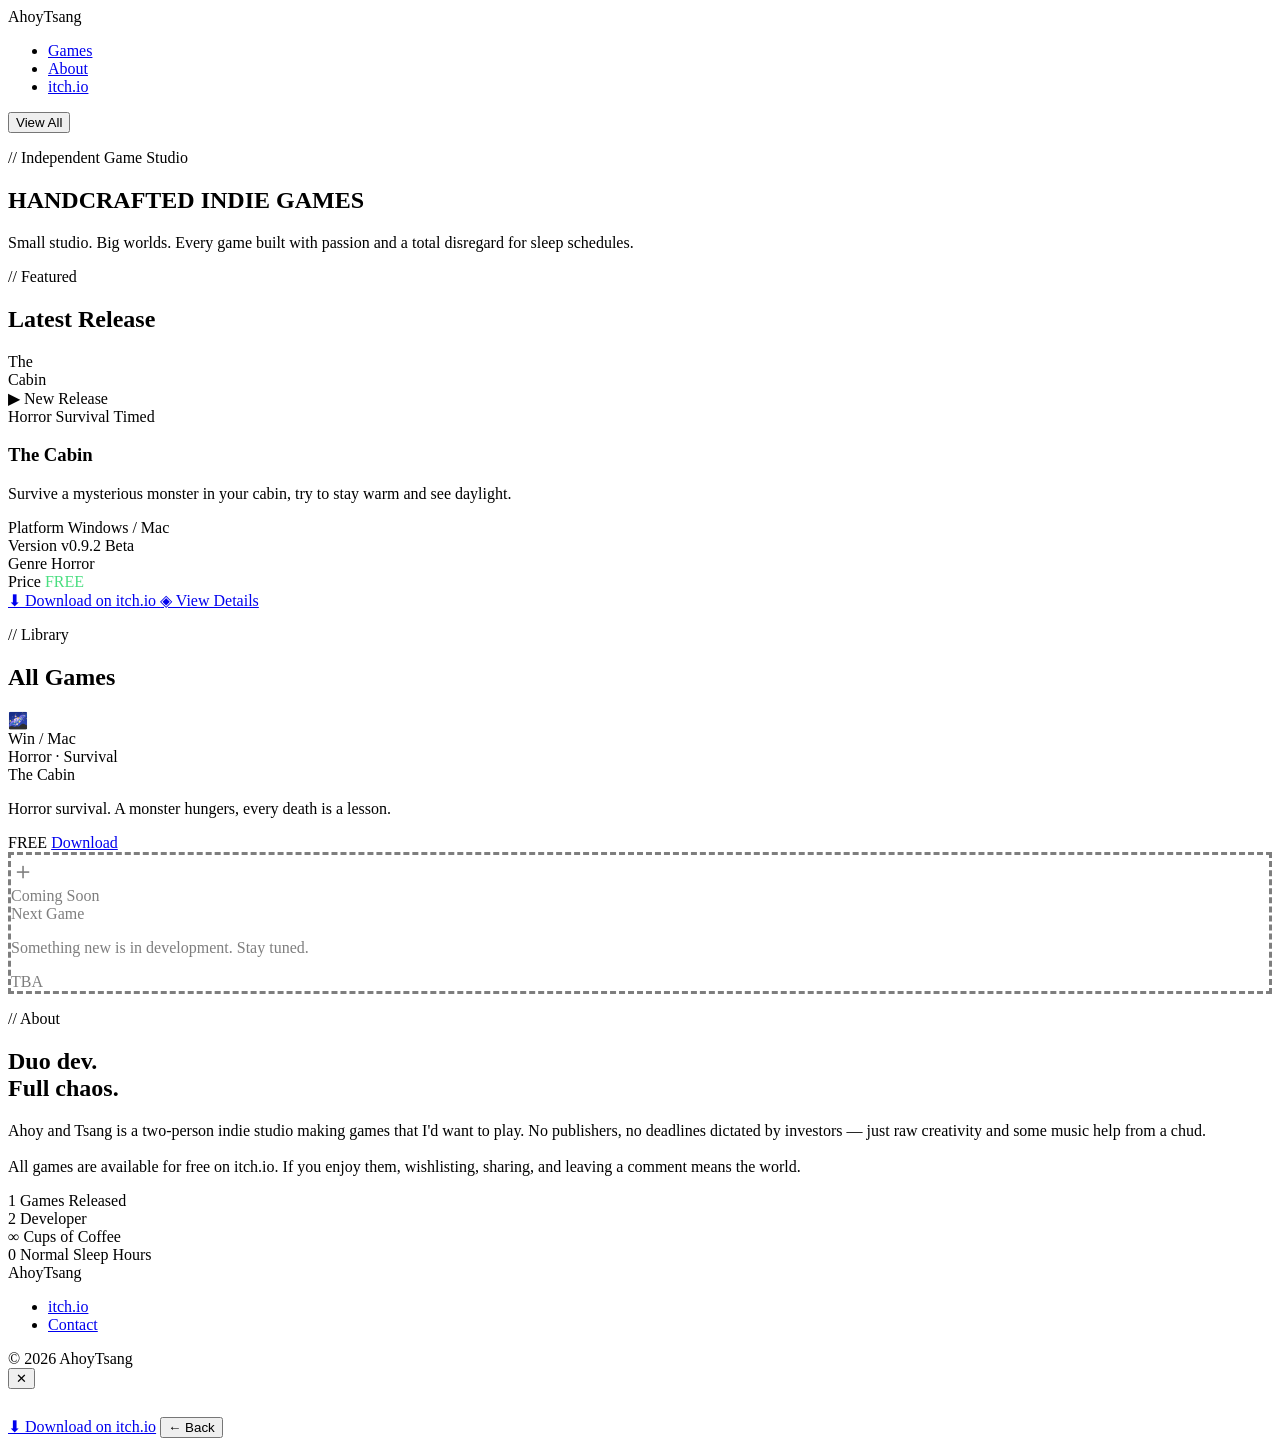
==== commit 7946e017: "Fixed my Index fixed my changes" ====
--- a/index.html
+++ b/index.html
@@ -4,15 +4,14 @@
 <meta charset="UTF-8">
 <meta name="viewport" content="width=device-width, initial-scale=1.0">
 <title>Ahoy and Tsang</title>
-
 <link href="https://fonts.googleapis.com/css2?family=Orbitron:wght@400;700;900&family=Rajdhani:wght@300;400;600&family=Share+Tech+Mono&display=swap" rel="stylesheet">
-<link rel="stylesheet" href="style.css">
+<link rel="stylesheet" href="styles.css">
 </head>
-
 <body>
 
 <div class="grid-bg"></div>
 
+<!-- NAV -->
 <nav>
   <div class="logo">Ahoy<span>Tsang</span></div>
   <ul class="nav-links">
@@ -23,6 +22,7 @@
   <button class="nav-cta" onclick="window.open('https://ahoygames.itch.io','_blank')">View All</button>
 </nav>
 
+<!-- HERO -->
 <section class="hero">
   <div class="hero-glow"></div>
   <p class="hero-eyebrow">// Independent Game Studio</p>
@@ -30,9 +30,10 @@
     HANDCRAFTED
     <span class="line2">INDIE GAMES</span>
   </h1>
-  <p class="hero-sub">Small studio. Big worlds.</p>
+  <p class="hero-sub">Small studio. Big worlds. Every game built with passion and a total disregard for sleep schedules.</p>
 </section>
 
+<!-- FEATURED GAME -->
 <div class="section" id="games">
   <p class="section-label">// Featured</p>
   <h2 class="section-title">Latest Release</h2>
@@ -48,7 +49,6 @@
       <div class="art-title-text">The<br>Cabin</div>
       <div class="featured-badge">▶ New Release</div>
     </div>
-
     <div class="featured-info">
       <div>
         <div class="game-tags">
@@ -56,18 +56,33 @@
           <span class="tag tag-cyan">Survival</span>
           <span class="tag tag-orange">Timed</span>
         </div>
-
         <h3 class="game-title">The Cabin</h3>
         <p class="game-description">
-          Survive a mysterious monster in your cabin.
+          Survive a mysterious monster in your cabin, try to stay warm and see daylight.
         </p>
-      </div>
-
+        <div class="game-meta">
+          <div class="meta-item">
+            <label>Platform</label>
+            <span>Windows / Mac</span>
+          </div>
+          <div class="meta-item">
+            <label>Version</label>
+            <span>v0.9.2 Beta</span>
+          </div>
+          <div class="meta-item">
+            <label>Genre</label>
+            <span>Horror</span>
+          </div>
+          <div class="meta-item">
+            <label>Price</label>
+            <span style="color: #4ade80;">FREE</span>
+          </div>
+        </div>
+      </div>
       <div>
-        <a href="https://ahoygames.itch.io" target="_blank" class="btn-primary">
-          ⬇ Download
+        <a href="https://drive.google.com/file/d/1f7B0Jsfx-ptIldr6J-xstcRSRqf7E3GB/view" target="_blank" class="btn-primary">
+          ⬇ Download on itch.io
         </a>
-
         <a href="#" onclick="openModal('TheCabin'); return false;" class="btn-secondary">
           ◈ View Details
         </a>
@@ -76,22 +91,112 @@
   </div>
 </div>
 
+<!-- GAME GRID -->
+<div class="section">
+  <p class="section-label">// Library</p>
+  <h2 class="section-title">All Games</h2>
+
+  <div class="game-grid">
+
+    <!-- Card 1 -->
+    <div class="game-card" onclick="openModal('The Cabin')">
+      <div class="card-banner banner-1">
+        <div class="card-art">🌌</div>
+        <div class="card-overlay"></div>
+        <span class="card-platform">Win / Mac</span>
+      </div>
+      <div class="card-body">
+        <div class="card-genre">Horror · Survival</div>
+        <div class="card-title">The Cabin</div>
+        <p class="card-desc">Horror survival. A monster hungers, every death is a lesson.</p>
+        <div class="card-footer">
+          <span class="card-price free">FREE</span>
+          <a href="https://drive.google.com/file/d/1f7B0Jsfx-ptIldr6J-xstcRSRqf7E3GB/view" target="_blank" class="card-btn" onclick="event.stopPropagation()">Download</a>
+        </div>
+      </div>
+    </div>
+
+    <!-- Card 4 — Add Your Own Slot -->
+    <div class="game-card" style="border-style: dashed; opacity: 0.5; cursor: default;">
+      <div class="card-banner" style="background: var(--bg3);">
+        <div class="card-art" style="font-size: 1.5rem; color: var(--muted);">＋</div>
+        <div class="card-overlay"></div>
+      </div>
+      <div class="card-body">
+        <div class="card-genre">Coming Soon</div>
+        <div class="card-title">Next Game</div>
+        <p class="card-desc">Something new is in development. Stay tuned.</p>
+        <div class="card-footer">
+          <span class="card-price" style="color: var(--muted);">TBA</span>
+        </div>
+      </div>
+    </div>
+
+  </div>
+</div>
+
+<!-- ABOUT -->
+<div class="about-strip" id="about">
+  <div class="about-inner">
+    <div class="about-text">
+      <p class="section-label">// About</p>
+      <h2>Duo dev.<br>Full chaos.</h2>
+      <p>
+        Ahoy and Tsang is a two-person indie studio making games that I'd want to play. No publishers, no deadlines dictated by investors — just raw creativity and some music help from a chud.<br><br>
+        All games are available for free on itch.io. If you enjoy them, wishlisting, sharing, and leaving a comment means the world.
+      </p>
+    </div>
+    <div class="stats-grid">
+      <div class="stat-box">
+        <span class="stat-num">1</span>
+        <span class="stat-label">Games Released</span>
+      </div>
+      <div class="stat-box">
+        <span class="stat-num">2</span>
+        <span class="stat-label">Developer</span>
+      </div>
+      <div class="stat-box">
+        <span class="stat-num">∞</span>
+        <span class="stat-label">Cups of Coffee</span>
+      </div>
+      <div class="stat-box">
+        <span class="stat-num">0</span>
+        <span class="stat-label">Normal Sleep Hours</span>
+      </div>
+    </div>
+  </div>
+</div>
+
+<!-- FOOTER -->
 <footer>
   <div class="footer-logo">AhoyTsang</div>
+  <ul class="footer-links">
+    <li><a href="https://ahoygames.itch.io" target="_blank">itch.io</a></li>
+    <li><a href="#">Contact</a></li>
+  </ul>
   <span class="footer-copy">© 2026 AhoyTsang</span>
 </footer>
 
+<!-- MODAL -->
 <div class="modal-overlay" id="modal" onclick="closeModal(event)">
-  <div class="modal">
+  <div class="modal" id="modal-content">
     <button class="modal-close" onclick="closeModal()">✕</button>
     <div class="modal-banner" id="modal-banner"></div>
     <div class="modal-body">
-      <div id="modal-title"></div>
-      <p id="modal-desc"></p>
+      <div id="modal-tags" class="game-tags" style="margin-bottom:12px;"></div>
+      <div class="modal-title" id="modal-title"></div>
+      <div class="modal-genre" id="modal-genre"></div>
+      <p class="modal-description" id="modal-desc"></p>
+      <div id="modal-meta" class="game-meta" style="margin-bottom:28px;"></div>
+      <div class="modal-actions">
+        <a id="modal-dl-btn" href="https://ahoygames.itch.io" target="_blank" class="btn-primary">⬇ Download on itch.io</a>
+        <button class="btn-secondary" onclick="closeModal()">← Back</button>
+      </div>
     </div>
   </div>
 </div>
 
 <script src="index.js"></script>
+
 </body>
-</html>+</html>
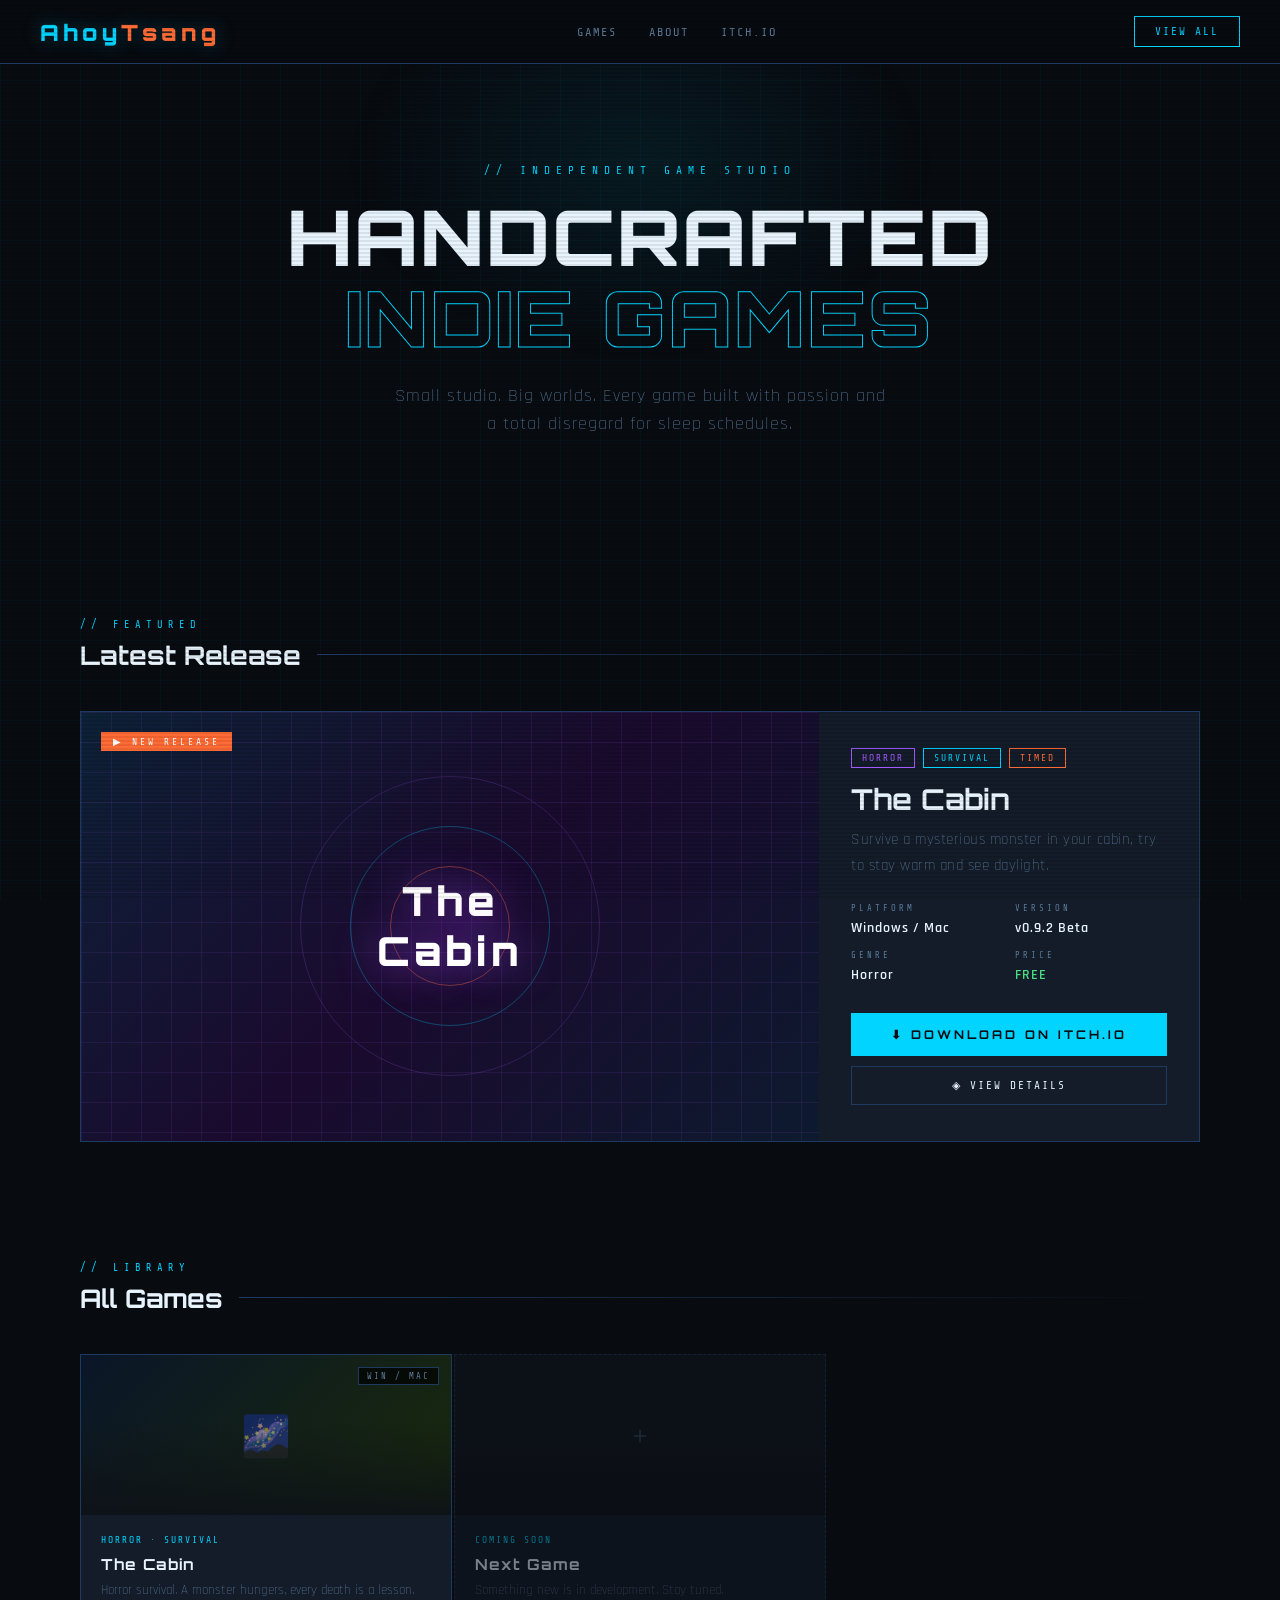
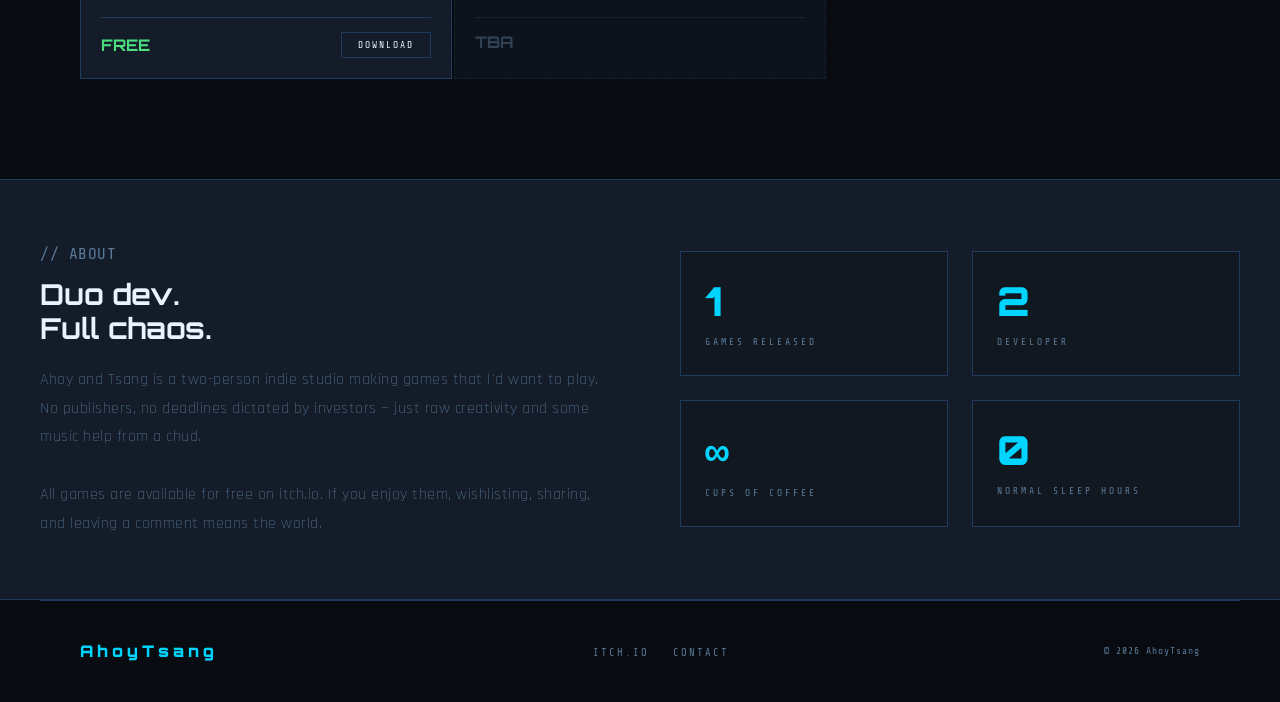
==== commit ac8dc897: "Actually Fixed now Actually Fixed" ====
--- a/index.html
+++ b/index.html
@@ -5,7 +5,7 @@
 <meta name="viewport" content="width=device-width, initial-scale=1.0">
 <title>Ahoy and Tsang</title>
 <link href="https://fonts.googleapis.com/css2?family=Orbitron:wght@400;700;900&family=Rajdhani:wght@300;400;600&family=Share+Tech+Mono&display=swap" rel="stylesheet">
-<link rel="stylesheet" href="styles.css">
+<link rel="stylesheet" href="style.css">
 </head>
 <body>
 
--- a/style.css
+++ b/style.css
@@ -0,0 +1,740 @@
+
+  :root {
+    --bg: #080b10;
+    --bg2: #0d1117;
+    --bg3: #111820;
+    --panel: #131c28;
+    --border: #1e3a5f;
+    --accent: #00d4ff;
+    --accent2: #ff6b35;
+    --accent3: #a259ff;
+    --text: #e8f4fd;
+    --muted: #5a7a9a;
+    --glow: 0 0 20px rgba(0,212,255,0.3);
+    --glow2: 0 0 20px rgba(255,107,53,0.3);
+  }
+
+  * { margin: 0; padding: 0; box-sizing: border-box; }
+
+  body {
+    background: var(--bg);
+    color: var(--text);
+    font-family: 'Rajdhani', sans-serif;
+    min-height: 100vh;
+    overflow-x: hidden;
+  }
+
+  /* Scanline overlay */
+  body::before {
+    content: '';
+    position: fixed;
+    inset: 0;
+    background: repeating-linear-gradient(0deg, transparent, transparent 2px, rgba(0,0,0,0.08) 2px, rgba(0,0,0,0.08) 4px);
+    pointer-events: none;
+    z-index: 9999;
+  }
+
+  /* Grid background */
+  .grid-bg {
+    position: fixed;
+    inset: 0;
+    background-image:
+      linear-gradient(rgba(0,212,255,0.04) 1px, transparent 1px),
+      linear-gradient(90deg, rgba(0,212,255,0.04) 1px, transparent 1px);
+    background-size: 40px 40px;
+    pointer-events: none;
+    z-index: 0;
+  }
+
+  /* NAV */
+  nav {
+    position: sticky;
+    top: 0;
+    z-index: 100;
+    background: rgba(8,11,16,0.92);
+    backdrop-filter: blur(12px);
+    border-bottom: 1px solid var(--border);
+    padding: 0 40px;
+    display: flex;
+    align-items: center;
+    justify-content: space-between;
+    height: 64px;
+  }
+
+  .logo {
+    font-family: 'Orbitron', monospace;
+    font-weight: 900;
+    font-size: 1.4rem;
+    letter-spacing: 4px;
+    color: var(--accent);
+    text-shadow: var(--glow);
+    position: relative;
+  }
+
+  .logo span { color: var(--accent2); }
+
+  .nav-links {
+    display: flex;
+    gap: 32px;
+    list-style: none;
+  }
+
+  .nav-links a {
+    font-family: 'Share Tech Mono', monospace;
+    font-size: 0.75rem;
+    letter-spacing: 2px;
+    color: var(--muted);
+    text-decoration: none;
+    text-transform: uppercase;
+    transition: color 0.2s;
+  }
+
+  .nav-links a:hover { color: var(--accent); }
+
+  .nav-cta {
+    font-family: 'Share Tech Mono', monospace;
+    font-size: 0.7rem;
+    letter-spacing: 2px;
+    padding: 8px 20px;
+    border: 1px solid var(--accent);
+    color: var(--accent);
+    background: transparent;
+    cursor: pointer;
+    text-transform: uppercase;
+    transition: all 0.2s;
+  }
+
+  .nav-cta:hover {
+    background: var(--accent);
+    color: var(--bg);
+  }
+
+  /* HERO */
+  .hero {
+    position: relative;
+    z-index: 1;
+    padding: 100px 40px 80px;
+    text-align: center;
+    overflow: hidden;
+  }
+
+  .hero-eyebrow {
+    font-family: 'Share Tech Mono', monospace;
+    font-size: 0.7rem;
+    letter-spacing: 6px;
+    color: var(--accent);
+    text-transform: uppercase;
+    margin-bottom: 20px;
+    opacity: 0;
+    animation: fadeUp 0.8s 0.2s forwards;
+  }
+
+  .hero h1 {
+    font-family: 'Orbitron', monospace;
+    font-weight: 900;
+    font-size: clamp(2.5rem, 6vw, 5rem);
+    line-height: 1.05;
+    letter-spacing: 2px;
+    margin-bottom: 24px;
+    opacity: 0;
+    animation: fadeUp 0.8s 0.4s forwards;
+  }
+
+  .hero h1 .line2 {
+    color: transparent;
+    -webkit-text-stroke: 1px var(--accent);
+    display: block;
+  }
+
+  .hero-sub {
+    font-size: 1.1rem;
+    color: var(--muted);
+    max-width: 500px;
+    margin: 0 auto 40px;
+    line-height: 1.6;
+    font-weight: 300;
+    letter-spacing: 1px;
+    opacity: 0;
+    animation: fadeUp 0.8s 0.6s forwards;
+  }
+
+  .hero-glow {
+    position: absolute;
+    top: -100px;
+    left: 50%;
+    transform: translateX(-50%);
+    width: 600px;
+    height: 400px;
+    background: radial-gradient(ellipse, rgba(0,212,255,0.08) 0%, transparent 70%);
+    pointer-events: none;
+  }
+
+  /* FEATURED GAME */
+  .section {
+    position: relative;
+    z-index: 1;
+    padding: 60px 40px;
+    max-width: 1200px;
+    margin: 0 auto;
+  }
+
+  .section-label {
+    font-family: 'Share Tech Mono', monospace;
+    font-size: 0.65rem;
+    letter-spacing: 5px;
+    color: var(--accent);
+    text-transform: uppercase;
+    margin-bottom: 8px;
+  }
+
+  .section-title {
+    font-family: 'Orbitron', monospace;
+    font-size: 1.6rem;
+    font-weight: 700;
+    margin-bottom: 40px;
+    display: flex;
+    align-items: center;
+    gap: 16px;
+  }
+
+  .section-title::after {
+    content: '';
+    flex: 1;
+    height: 1px;
+    background: linear-gradient(90deg, var(--border), transparent);
+  }
+
+  /* FEATURED CARD */
+  .featured-card {
+    display: grid;
+    grid-template-columns: 1fr 380px;
+    gap: 0;
+    background: var(--panel);
+    border: 1px solid var(--border);
+    overflow: hidden;
+    position: relative;
+    transition: border-color 0.3s;
+  }
+
+  .featured-card:hover { border-color: var(--accent); }
+
+  .featured-banner {
+    background: linear-gradient(135deg, #0d2137 0%, #1a0a2e 50%, #0d1a2e 100%);
+    min-height: 380px;
+    position: relative;
+    overflow: hidden;
+    display: flex;
+    align-items: center;
+    justify-content: center;
+  }
+
+  .game-art-placeholder {
+    width: 100%;
+    height: 100%;
+    position: absolute;
+    inset: 0;
+  }
+
+  .art-grid {
+    position: absolute;
+    inset: 0;
+    background-image:
+      linear-gradient(rgba(162,89,255,0.1) 1px, transparent 1px),
+      linear-gradient(90deg, rgba(162,89,255,0.1) 1px, transparent 1px);
+    background-size: 30px 30px;
+  }
+
+  .art-circle {
+    position: absolute;
+    border-radius: 50%;
+    border: 1px solid;
+  }
+
+  .art-c1 { width: 200px; height: 200px; top: 50%; left: 50%; transform: translate(-50%, -50%); border-color: rgba(0,212,255,0.3); animation: spin 20s linear infinite; }
+  .art-c2 { width: 300px; height: 300px; top: 50%; left: 50%; transform: translate(-50%, -50%); border-color: rgba(162,89,255,0.2); animation: spin 30s linear infinite reverse; }
+  .art-c3 { width: 120px; height: 120px; top: 50%; left: 50%; transform: translate(-50%, -50%); border-color: rgba(255,107,53,0.4); animation: spin 10s linear infinite; }
+
+  .art-title-text {
+    position: relative;
+    z-index: 2;
+    font-family: 'Orbitron', monospace;
+    font-size: 2.5rem;
+    font-weight: 900;
+    color: white;
+    text-shadow: 0 0 40px rgba(162,89,255,0.8);
+    text-align: center;
+    letter-spacing: 4px;
+  }
+
+  .featured-badge {
+    position: absolute;
+    top: 20px;
+    left: 20px;
+    background: var(--accent2);
+    color: white;
+    font-family: 'Share Tech Mono', monospace;
+    font-size: 0.6rem;
+    letter-spacing: 3px;
+    padding: 4px 12px;
+    text-transform: uppercase;
+    z-index: 3;
+  }
+
+  .featured-info {
+    padding: 36px 32px;
+    display: flex;
+    flex-direction: column;
+    justify-content: space-between;
+    background: var(--panel);
+  }
+
+  .game-tags {
+    display: flex;
+    gap: 8px;
+    flex-wrap: wrap;
+    margin-bottom: 16px;
+  }
+
+  .tag {
+    font-family: 'Share Tech Mono', monospace;
+    font-size: 0.6rem;
+    letter-spacing: 2px;
+    padding: 4px 10px;
+    border: 1px solid;
+    text-transform: uppercase;
+  }
+
+  .tag-cyan { border-color: var(--accent); color: var(--accent); }
+  .tag-purple { border-color: var(--accent3); color: var(--accent3); }
+  .tag-orange { border-color: var(--accent2); color: var(--accent2); }
+
+  .game-title {
+    font-family: 'Orbitron', monospace;
+    font-size: 1.8rem;
+    font-weight: 700;
+    line-height: 1.1;
+    margin-bottom: 12px;
+  }
+
+  .game-description {
+    font-size: 0.95rem;
+    color: var(--muted);
+    line-height: 1.7;
+    font-weight: 300;
+    margin-bottom: 24px;
+    letter-spacing: 0.5px;
+  }
+
+  .game-meta {
+    display: grid;
+    grid-template-columns: 1fr 1fr;
+    gap: 12px;
+    margin-bottom: 28px;
+  }
+
+  .meta-item label {
+    display: block;
+    font-family: 'Share Tech Mono', monospace;
+    font-size: 0.55rem;
+    letter-spacing: 3px;
+    color: var(--muted);
+    text-transform: uppercase;
+    margin-bottom: 4px;
+  }
+
+  .meta-item span {
+    font-size: 0.9rem;
+    color: var(--text);
+    font-weight: 600;
+    letter-spacing: 1px;
+  }
+
+  .btn-primary {
+    display: flex;
+    align-items: center;
+    justify-content: center;
+    gap: 10px;
+    padding: 14px 28px;
+    background: var(--accent);
+    color: var(--bg);
+    font-family: 'Orbitron', monospace;
+    font-size: 0.75rem;
+    font-weight: 700;
+    letter-spacing: 3px;
+    text-transform: uppercase;
+    text-decoration: none;
+    border: none;
+    cursor: pointer;
+    transition: all 0.2s;
+    position: relative;
+    overflow: hidden;
+    margin-bottom: 10px;
+  }
+
+  .btn-primary::before {
+    content: '';
+    position: absolute;
+    inset: 0;
+    background: white;
+    opacity: 0;
+    transition: opacity 0.2s;
+  }
+
+  .btn-primary:hover::before { opacity: 0.1; }
+  .btn-primary:hover { box-shadow: 0 0 30px rgba(0,212,255,0.5); }
+
+  .btn-secondary {
+    display: flex;
+    align-items: center;
+    justify-content: center;
+    gap: 10px;
+    padding: 12px 28px;
+    background: transparent;
+    color: var(--text);
+    font-family: 'Share Tech Mono', monospace;
+    font-size: 0.7rem;
+    letter-spacing: 2px;
+    text-transform: uppercase;
+    text-decoration: none;
+    border: 1px solid var(--border);
+    cursor: pointer;
+    transition: all 0.2s;
+  }
+
+  .btn-secondary:hover { border-color: var(--muted); }
+
+  /* GAME GRID */
+  .game-grid {
+    display: grid;
+    grid-template-columns: repeat(auto-fill, minmax(280px, 1fr));
+    gap: 2px;
+  }
+
+  .game-card {
+    background: var(--panel);
+    border: 1px solid var(--border);
+    overflow: hidden;
+    cursor: pointer;
+    transition: all 0.25s;
+    position: relative;
+  }
+
+  .game-card:hover {
+    border-color: var(--accent);
+    transform: translateY(-2px);
+    box-shadow: 0 8px 32px rgba(0,0,0,0.5);
+    z-index: 2;
+  }
+
+  .card-banner {
+    height: 160px;
+    position: relative;
+    overflow: hidden;
+  }
+
+  .banner-1 { background: linear-gradient(135deg, #0a1628 0%, #1a2a0a 100%); }
+  .banner-2 { background: linear-gradient(135deg, #1a0a28 0%, #2a0a1a 100%); }
+  .banner-3 { background: linear-gradient(135deg, #0a1a1a 0%, #001a28 100%); }
+  .banner-4 { background: linear-gradient(135deg, #1a1a0a 0%, #280a1a 100%); }
+
+  .card-art {
+    position: absolute;
+    inset: 0;
+    display: flex;
+    align-items: center;
+    justify-content: center;
+    font-family: 'Orbitron', monospace;
+    font-size: 2.5rem;
+    opacity: 0.6;
+  }
+
+  .card-overlay {
+    position: absolute;
+    inset: 0;
+    background: linear-gradient(to top, rgba(13,17,23,0.9) 0%, transparent 60%);
+  }
+
+  .card-platform {
+    position: absolute;
+    top: 12px;
+    right: 12px;
+    font-family: 'Share Tech Mono', monospace;
+    font-size: 0.55rem;
+    letter-spacing: 2px;
+    background: rgba(0,0,0,0.7);
+    color: var(--muted);
+    padding: 3px 8px;
+    text-transform: uppercase;
+    border: 1px solid var(--border);
+  }
+
+  .card-body {
+    padding: 20px;
+  }
+
+  .card-title {
+    font-family: 'Orbitron', monospace;
+    font-size: 0.95rem;
+    font-weight: 700;
+    margin-bottom: 6px;
+    letter-spacing: 1px;
+  }
+
+  .card-genre {
+    font-family: 'Share Tech Mono', monospace;
+    font-size: 0.6rem;
+    letter-spacing: 2px;
+    color: var(--accent);
+    text-transform: uppercase;
+    margin-bottom: 10px;
+  }
+
+  .card-desc {
+    font-size: 0.82rem;
+    color: var(--muted);
+    line-height: 1.6;
+    margin-bottom: 16px;
+    font-weight: 300;
+  }
+
+  .card-footer {
+    display: flex;
+    justify-content: space-between;
+    align-items: center;
+    border-top: 1px solid var(--border);
+    padding-top: 14px;
+  }
+
+  .card-price {
+    font-family: 'Orbitron', monospace;
+    font-size: 1rem;
+    font-weight: 700;
+    color: var(--accent);
+  }
+
+  .card-price.free { color: #4ade80; }
+
+  .card-btn {
+    font-family: 'Share Tech Mono', monospace;
+    font-size: 0.6rem;
+    letter-spacing: 2px;
+    padding: 7px 16px;
+    background: transparent;
+    border: 1px solid var(--border);
+    color: var(--text);
+    cursor: pointer;
+    text-decoration: none;
+    text-transform: uppercase;
+    transition: all 0.2s;
+    display: inline-block;
+  }
+
+  .card-btn:hover {
+    border-color: var(--accent);
+    color: var(--accent);
+  }
+
+  /* ABOUT STRIP */
+  .about-strip {
+    position: relative;
+    z-index: 1;
+    background: var(--panel);
+    border-top: 1px solid var(--border);
+    border-bottom: 1px solid var(--border);
+    padding: 60px 40px;
+    margin-top: 40px;
+  }
+
+  .about-inner {
+    max-width: 1200px;
+    margin: 0 auto;
+    display: grid;
+    grid-template-columns: 1fr 1fr;
+    gap: 80px;
+    align-items: center;
+  }
+
+  .about-text h2 {
+    font-family: 'Orbitron', monospace;
+    font-size: 1.8rem;
+    font-weight: 700;
+    margin-bottom: 20px;
+    line-height: 1.2;
+  }
+
+  .about-text p {
+    font-size: 1rem;
+    color: var(--muted);
+    line-height: 1.8;
+    font-weight: 300;
+    letter-spacing: 0.5px;
+  }
+
+  .stats-grid {
+    display: grid;
+    grid-template-columns: 1fr 1fr;
+    gap: 24px;
+  }
+
+  .stat-box {
+    padding: 24px;
+    border: 1px solid var(--border);
+    background: var(--bg3);
+  }
+
+  .stat-num {
+    font-family: 'Orbitron', monospace;
+    font-size: 2.5rem;
+    font-weight: 900;
+    color: var(--accent);
+    display: block;
+    margin-bottom: 4px;
+  }
+
+  .stat-label {
+    font-family: 'Share Tech Mono', monospace;
+    font-size: 0.6rem;
+    letter-spacing: 3px;
+    color: var(--muted);
+    text-transform: uppercase;
+  }
+
+  /* FOOTER */
+  footer {
+    position: relative;
+    z-index: 1;
+    padding: 40px;
+    border-top: 1px solid var(--border);
+    max-width: 1200px;
+    margin: 0 auto;
+    display: flex;
+    justify-content: space-between;
+    align-items: center;
+  }
+
+  .footer-logo {
+    font-family: 'Orbitron', monospace;
+    font-weight: 900;
+    font-size: 1rem;
+    letter-spacing: 4px;
+    color: var(--accent);
+  }
+
+  .footer-links {
+    display: flex;
+    gap: 24px;
+    list-style: none;
+  }
+
+  .footer-links a {
+    font-family: 'Share Tech Mono', monospace;
+    font-size: 0.65rem;
+    letter-spacing: 2px;
+    color: var(--muted);
+    text-decoration: none;
+    text-transform: uppercase;
+    transition: color 0.2s;
+  }
+
+  .footer-links a:hover { color: var(--accent); }
+
+  .footer-copy {
+    font-family: 'Share Tech Mono', monospace;
+    font-size: 0.6rem;
+    letter-spacing: 1px;
+    color: var(--muted);
+  }
+
+  @keyframes fadeUp {
+    from { opacity: 0; transform: translateY(20px); }
+    to { opacity: 1; transform: translateY(0); }
+  }
+
+  @keyframes spin {
+    from { transform: translate(-50%, -50%) rotate(0deg); }
+    to { transform: translate(-50%, -50%) rotate(360deg); }
+  }
+
+  /* MODAL */
+  .modal-overlay {
+    position: fixed;
+    inset: 0;
+    background: rgba(0,0,0,0.85);
+    z-index: 1000;
+    display: none;
+    align-items: center;
+    justify-content: center;
+    backdrop-filter: blur(4px);
+  }
+
+  .modal-overlay.open { display: flex; }
+
+  .modal {
+    background: var(--bg2);
+    border: 1px solid var(--border);
+    max-width: 800px;
+    width: 90%;
+    max-height: 90vh;
+    overflow-y: auto;
+    position: relative;
+    animation: fadeUp 0.3s forwards;
+  }
+
+  .modal-banner {
+    height: 240px;
+    position: relative;
+    overflow: hidden;
+  }
+
+  .modal-close {
+    position: absolute;
+    top: 16px;
+    right: 16px;
+    z-index: 10;
+    background: rgba(0,0,0,0.7);
+    border: 1px solid var(--border);
+    color: var(--text);
+    font-size: 1rem;
+    width: 36px;
+    height: 36px;
+    cursor: pointer;
+    display: flex;
+    align-items: center;
+    justify-content: center;
+    transition: border-color 0.2s;
+  }
+
+  .modal-close:hover { border-color: var(--accent2); color: var(--accent2); }
+
+  .modal-body {
+    padding: 32px;
+  }
+
+  .modal-title {
+    font-family: 'Orbitron', monospace;
+    font-size: 1.6rem;
+    font-weight: 700;
+    margin-bottom: 8px;
+  }
+
+  .modal-genre {
+    font-family: 'Share Tech Mono', monospace;
+    font-size: 0.65rem;
+    letter-spacing: 3px;
+    color: var(--accent);
+    text-transform: uppercase;
+    margin-bottom: 20px;
+  }
+
+  .modal-description {
+    font-size: 0.95rem;
+    color: var(--muted);
+    line-height: 1.8;
+    margin-bottom: 28px;
+    font-weight: 300;
+  }
+
+  .modal-actions {
+    display: flex;
+    gap: 12px;
+  }
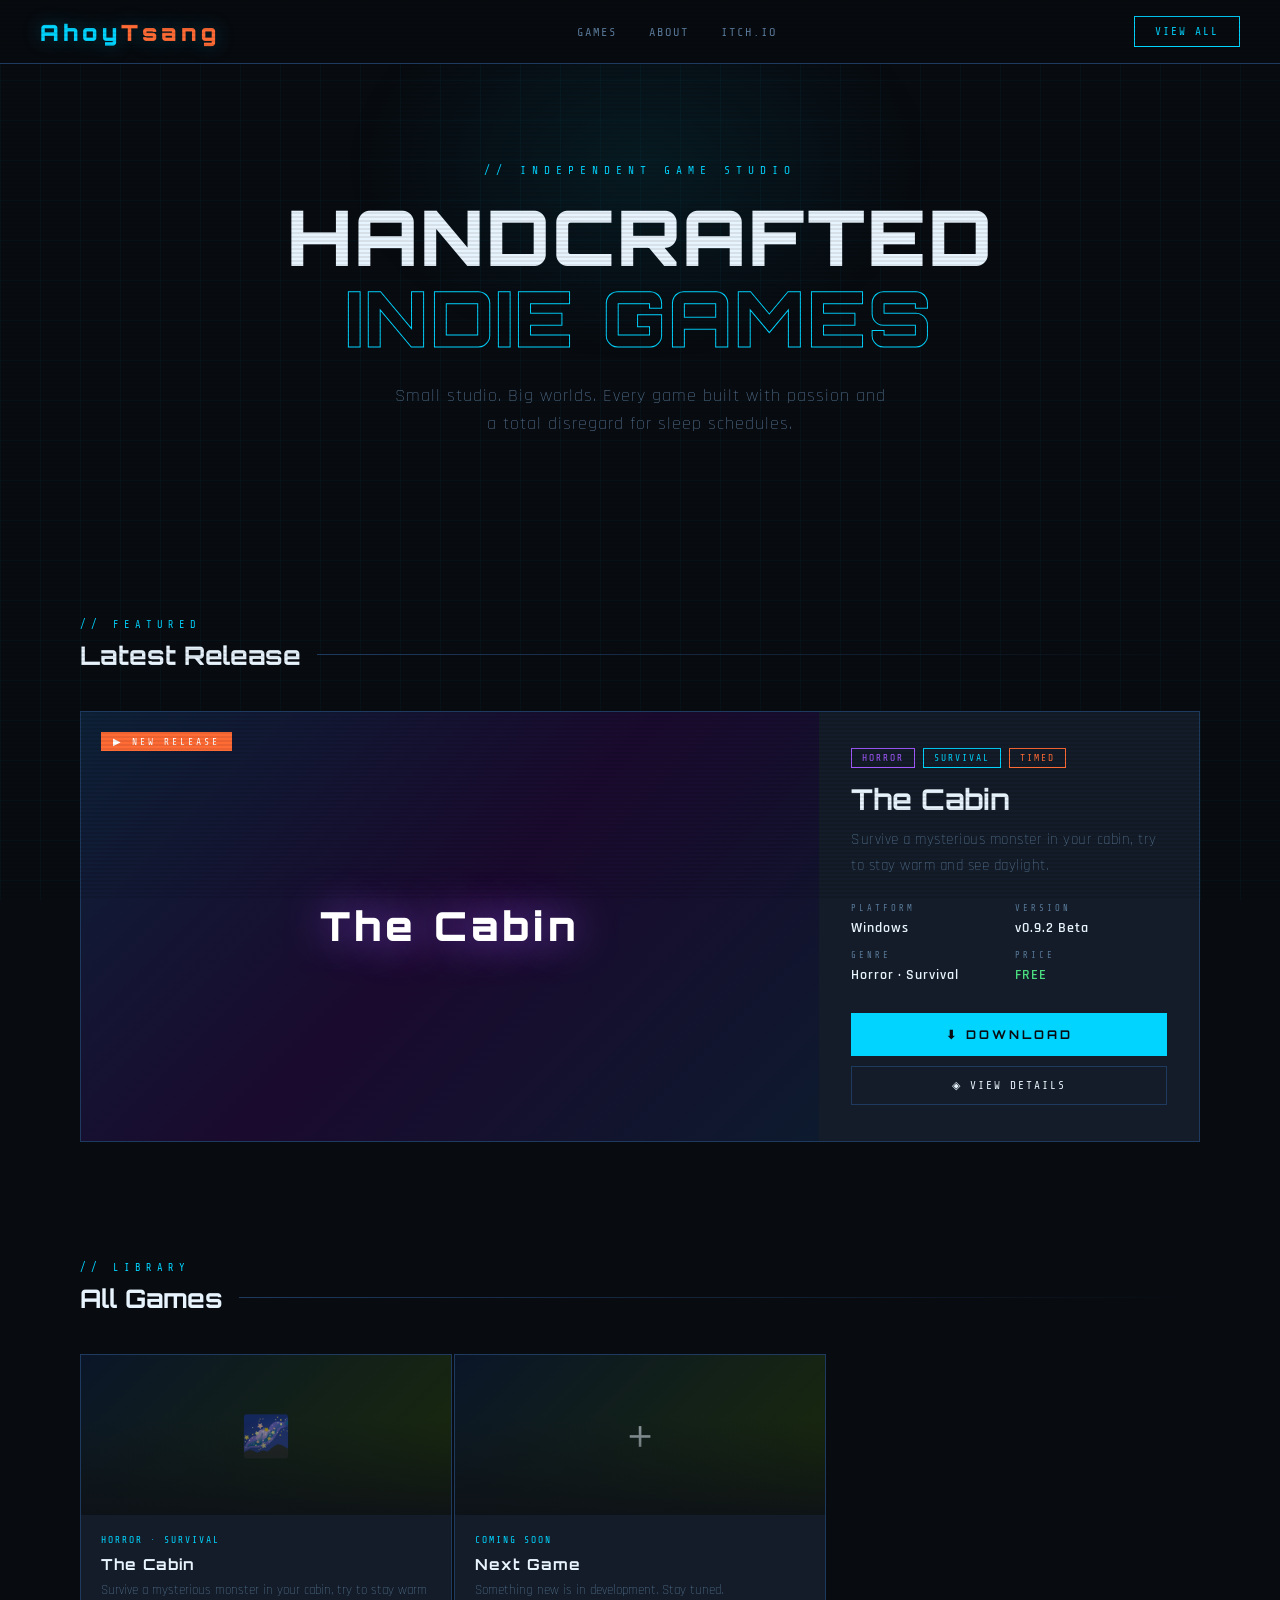
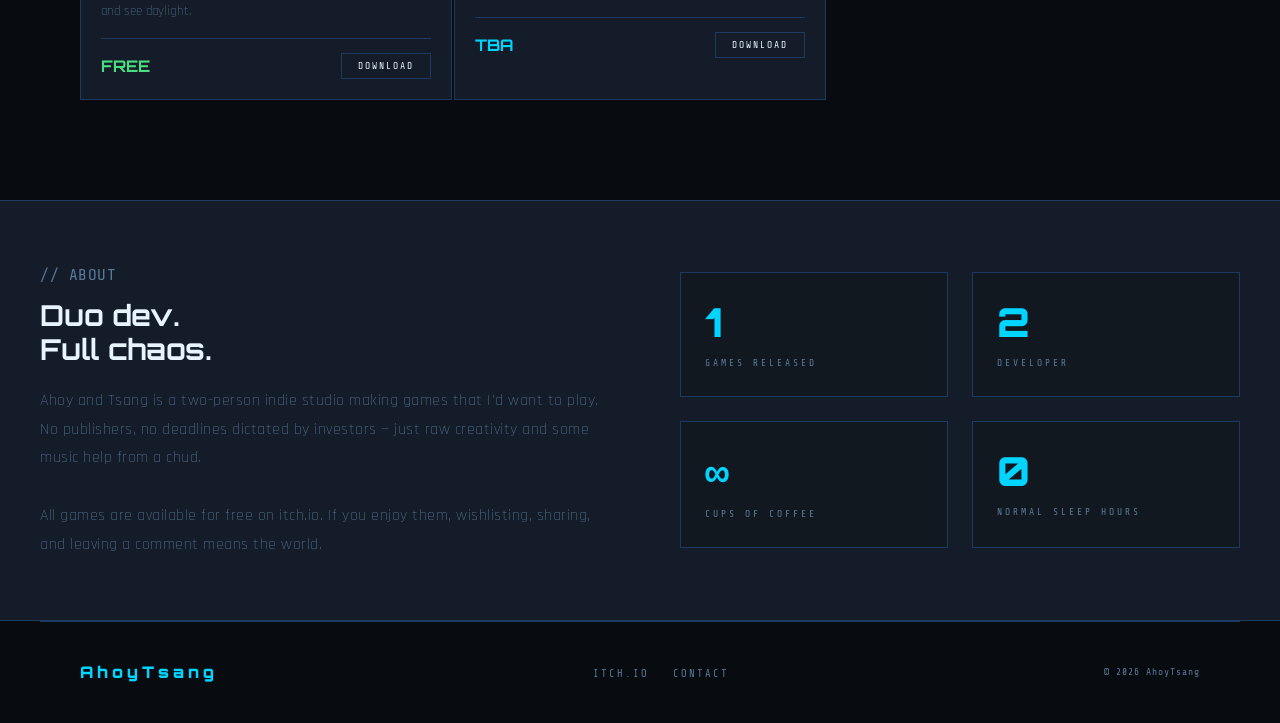
==== commit cb8cfe40: "Updated rendering of game cards separated logic so its all in js" ====
--- a/index.html
+++ b/index.html
@@ -33,106 +33,18 @@
   <p class="hero-sub">Small studio. Big worlds. Every game built with passion and a total disregard for sleep schedules.</p>
 </section>
 
-<!-- FEATURED GAME -->
 <div class="section" id="games">
   <p class="section-label">// Featured</p>
   <h2 class="section-title">Latest Release</h2>
 
-  <div class="featured-card">
-    <div class="featured-banner">
-      <div class="game-art-placeholder">
-        <div class="art-grid"></div>
-        <div class="art-c1 art-circle"></div>
-        <div class="art-c2 art-circle"></div>
-        <div class="art-c3 art-circle"></div>
-      </div>
-      <div class="art-title-text">The<br>Cabin</div>
-      <div class="featured-badge">▶ New Release</div>
-    </div>
-    <div class="featured-info">
-      <div>
-        <div class="game-tags">
-          <span class="tag tag-purple">Horror</span>
-          <span class="tag tag-cyan">Survival</span>
-          <span class="tag tag-orange">Timed</span>
-        </div>
-        <h3 class="game-title">The Cabin</h3>
-        <p class="game-description">
-          Survive a mysterious monster in your cabin, try to stay warm and see daylight.
-        </p>
-        <div class="game-meta">
-          <div class="meta-item">
-            <label>Platform</label>
-            <span>Windows / Mac</span>
-          </div>
-          <div class="meta-item">
-            <label>Version</label>
-            <span>v0.9.2 Beta</span>
-          </div>
-          <div class="meta-item">
-            <label>Genre</label>
-            <span>Horror</span>
-          </div>
-          <div class="meta-item">
-            <label>Price</label>
-            <span style="color: #4ade80;">FREE</span>
-          </div>
-        </div>
-      </div>
-      <div>
-        <a href="https://drive.google.com/file/d/1f7B0Jsfx-ptIldr6J-xstcRSRqf7E3GB/view" target="_blank" class="btn-primary">
-          ⬇ Download on itch.io
-        </a>
-        <a href="#" onclick="openModal('TheCabin'); return false;" class="btn-secondary">
-          ◈ View Details
-        </a>
-      </div>
-    </div>
-  </div>
+  <div id="featured-container"></div>
 </div>
 
-<!-- GAME GRID -->
 <div class="section">
   <p class="section-label">// Library</p>
   <h2 class="section-title">All Games</h2>
 
-  <div class="game-grid">
-
-    <!-- Card 1 -->
-    <div class="game-card" onclick="openModal('The Cabin')">
-      <div class="card-banner banner-1">
-        <div class="card-art">🌌</div>
-        <div class="card-overlay"></div>
-        <span class="card-platform">Win / Mac</span>
-      </div>
-      <div class="card-body">
-        <div class="card-genre">Horror · Survival</div>
-        <div class="card-title">The Cabin</div>
-        <p class="card-desc">Horror survival. A monster hungers, every death is a lesson.</p>
-        <div class="card-footer">
-          <span class="card-price free">FREE</span>
-          <a href="https://drive.google.com/file/d/1f7B0Jsfx-ptIldr6J-xstcRSRqf7E3GB/view" target="_blank" class="card-btn" onclick="event.stopPropagation()">Download</a>
-        </div>
-      </div>
-    </div>
-
-    <!-- Card 4 — Add Your Own Slot -->
-    <div class="game-card" style="border-style: dashed; opacity: 0.5; cursor: default;">
-      <div class="card-banner" style="background: var(--bg3);">
-        <div class="card-art" style="font-size: 1.5rem; color: var(--muted);">＋</div>
-        <div class="card-overlay"></div>
-      </div>
-      <div class="card-body">
-        <div class="card-genre">Coming Soon</div>
-        <div class="card-title">Next Game</div>
-        <p class="card-desc">Something new is in development. Stay tuned.</p>
-        <div class="card-footer">
-          <span class="card-price" style="color: var(--muted);">TBA</span>
-        </div>
-      </div>
-    </div>
-
-  </div>
+  <div class="game-grid" id="game-grid"></div>
 </div>
 
 <!-- ABOUT -->
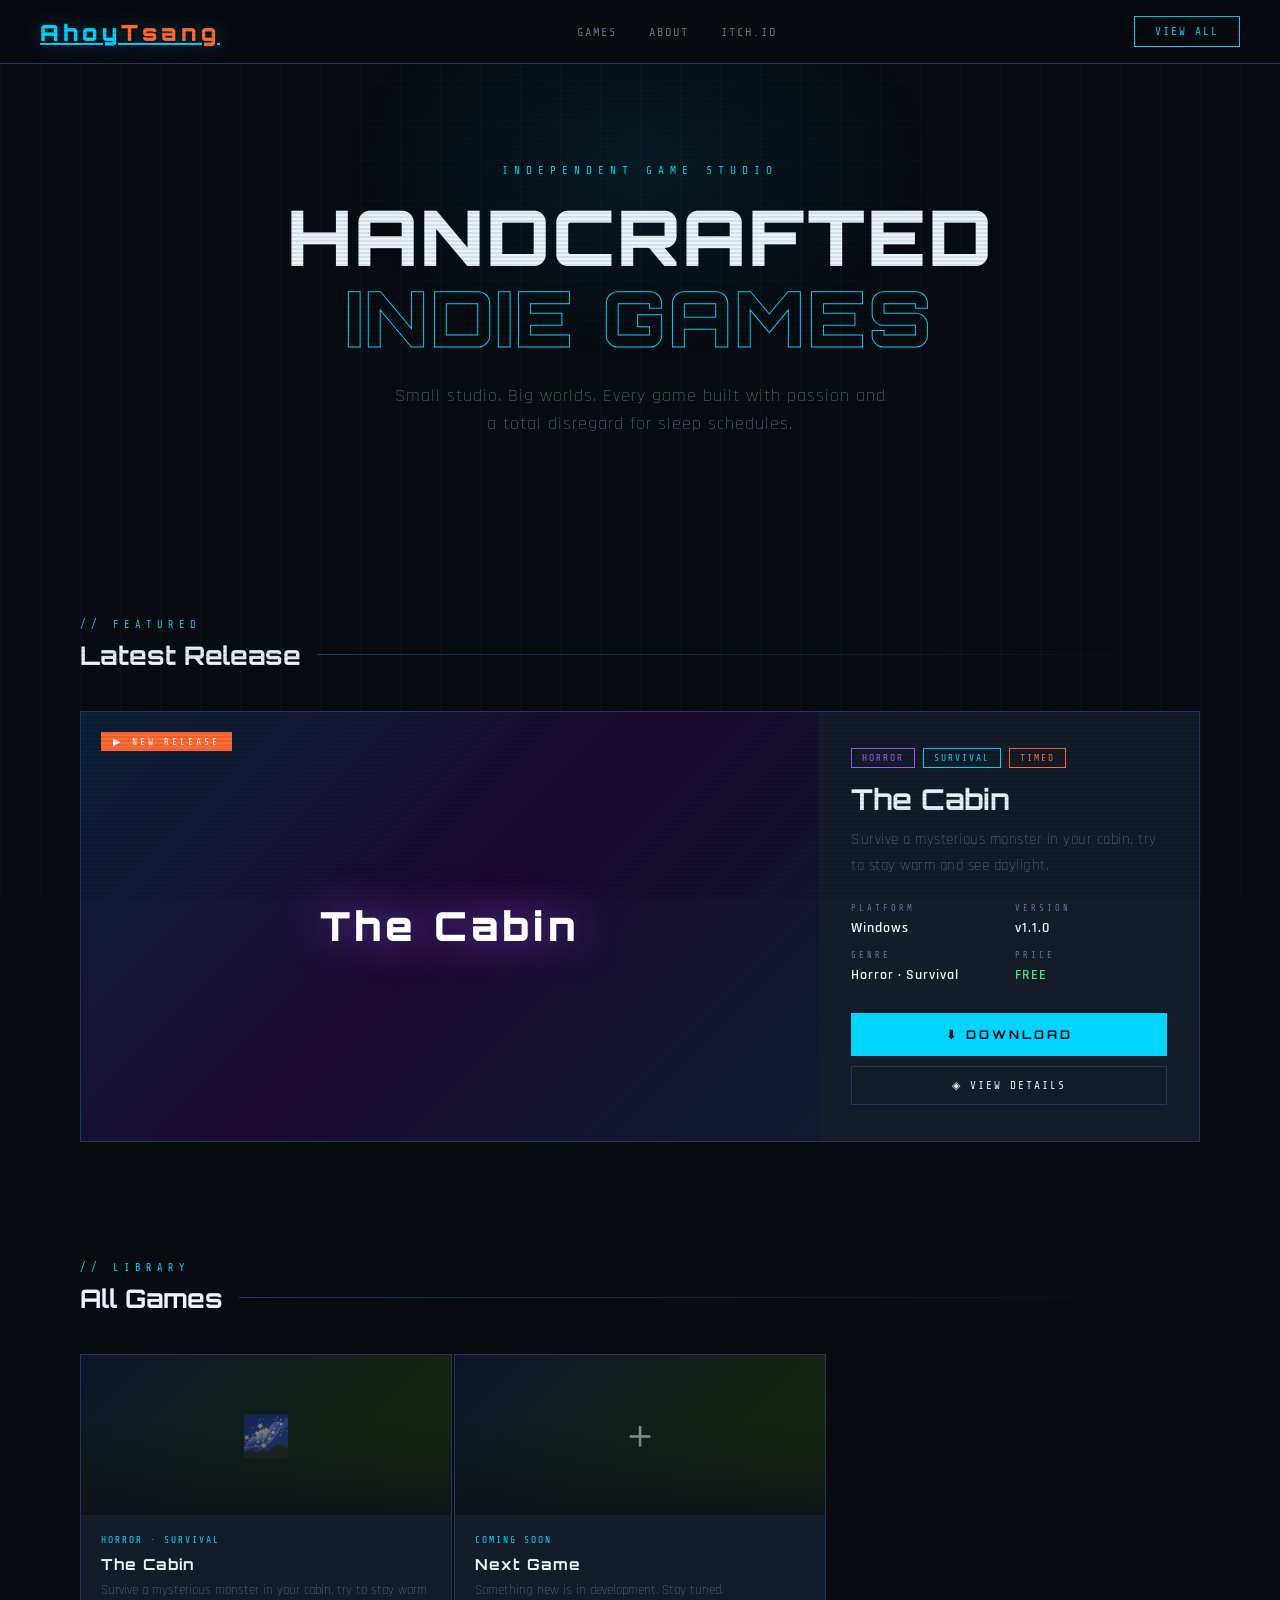
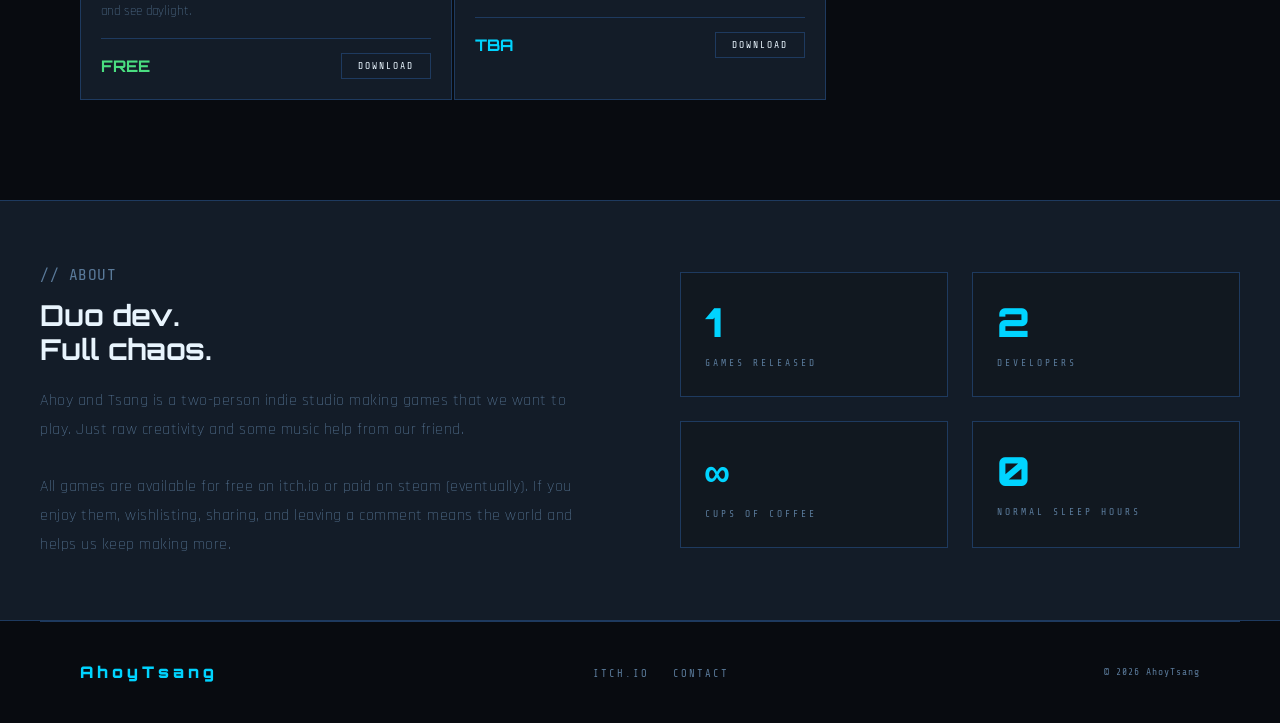
==== commit 179ceb16: "Added Games Page Added games page, added navbar, added png for logo" ====
--- a/index.html
+++ b/index.html
@@ -6,26 +6,16 @@
 <title>Ahoy and Tsang</title>
 <link href="https://fonts.googleapis.com/css2?family=Orbitron:wght@400;700;900&family=Rajdhani:wght@300;400;600&family=Share+Tech+Mono&display=swap" rel="stylesheet">
 <link rel="stylesheet" href="style.css">
+<link rel="icon" type="image/png" href="favicon.png">
 </head>
 <body>
 
 <div class="grid-bg"></div>
 
-<!-- NAV -->
-<nav>
-  <div class="logo">Ahoy<span>Tsang</span></div>
-  <ul class="nav-links">
-    <li><a href="#games">Games</a></li>
-    <li><a href="#about">About</a></li>
-    <li><a href="https://ahoygames.itch.io" target="_blank">itch.io</a></li>
-  </ul>
-  <button class="nav-cta" onclick="window.open('https://ahoygames.itch.io','_blank')">View All</button>
-</nav>
-
 <!-- HERO -->
 <section class="hero">
   <div class="hero-glow"></div>
-  <p class="hero-eyebrow">// Independent Game Studio</p>
+  <p class="hero-eyebrow">Independent Game Studio</p>
   <h1>
     HANDCRAFTED
     <span class="line2">INDIE GAMES</span>
@@ -54,8 +44,8 @@
       <p class="section-label">// About</p>
       <h2>Duo dev.<br>Full chaos.</h2>
       <p>
-        Ahoy and Tsang is a two-person indie studio making games that I'd want to play. No publishers, no deadlines dictated by investors — just raw creativity and some music help from a chud.<br><br>
-        All games are available for free on itch.io. If you enjoy them, wishlisting, sharing, and leaving a comment means the world.
+        Ahoy and Tsang is a two-person indie studio making games that we want to play. Just raw creativity and some music help from our friend.<br><br>
+        All games are available for free on itch.io or paid on steam (eventually). If you enjoy them, wishlisting, sharing, and leaving a comment means the world and helps us keep making more.
       </p>
     </div>
     <div class="stats-grid">
@@ -65,7 +55,7 @@
       </div>
       <div class="stat-box">
         <span class="stat-num">2</span>
-        <span class="stat-label">Developer</span>
+        <span class="stat-label">Developers</span>
       </div>
       <div class="stat-box">
         <span class="stat-num">∞</span>
@@ -101,7 +91,9 @@
       <p class="modal-description" id="modal-desc"></p>
       <div id="modal-meta" class="game-meta" style="margin-bottom:28px;"></div>
       <div class="modal-actions">
-        <a id="modal-dl-btn" href="https://ahoygames.itch.io" target="_blank" class="btn-primary">⬇ Download on itch.io</a>
+        <a id="modal-dl-btn" href="#" class="btn-primary">
+          View Game Page
+        </a>
         <button class="btn-secondary" onclick="closeModal()">← Back</button>
       </div>
     </div>
@@ -109,6 +101,7 @@
 </div>
 
 <script src="index.js"></script>
+<script src="nav.js"></script>
 
 </body>
 </html>
